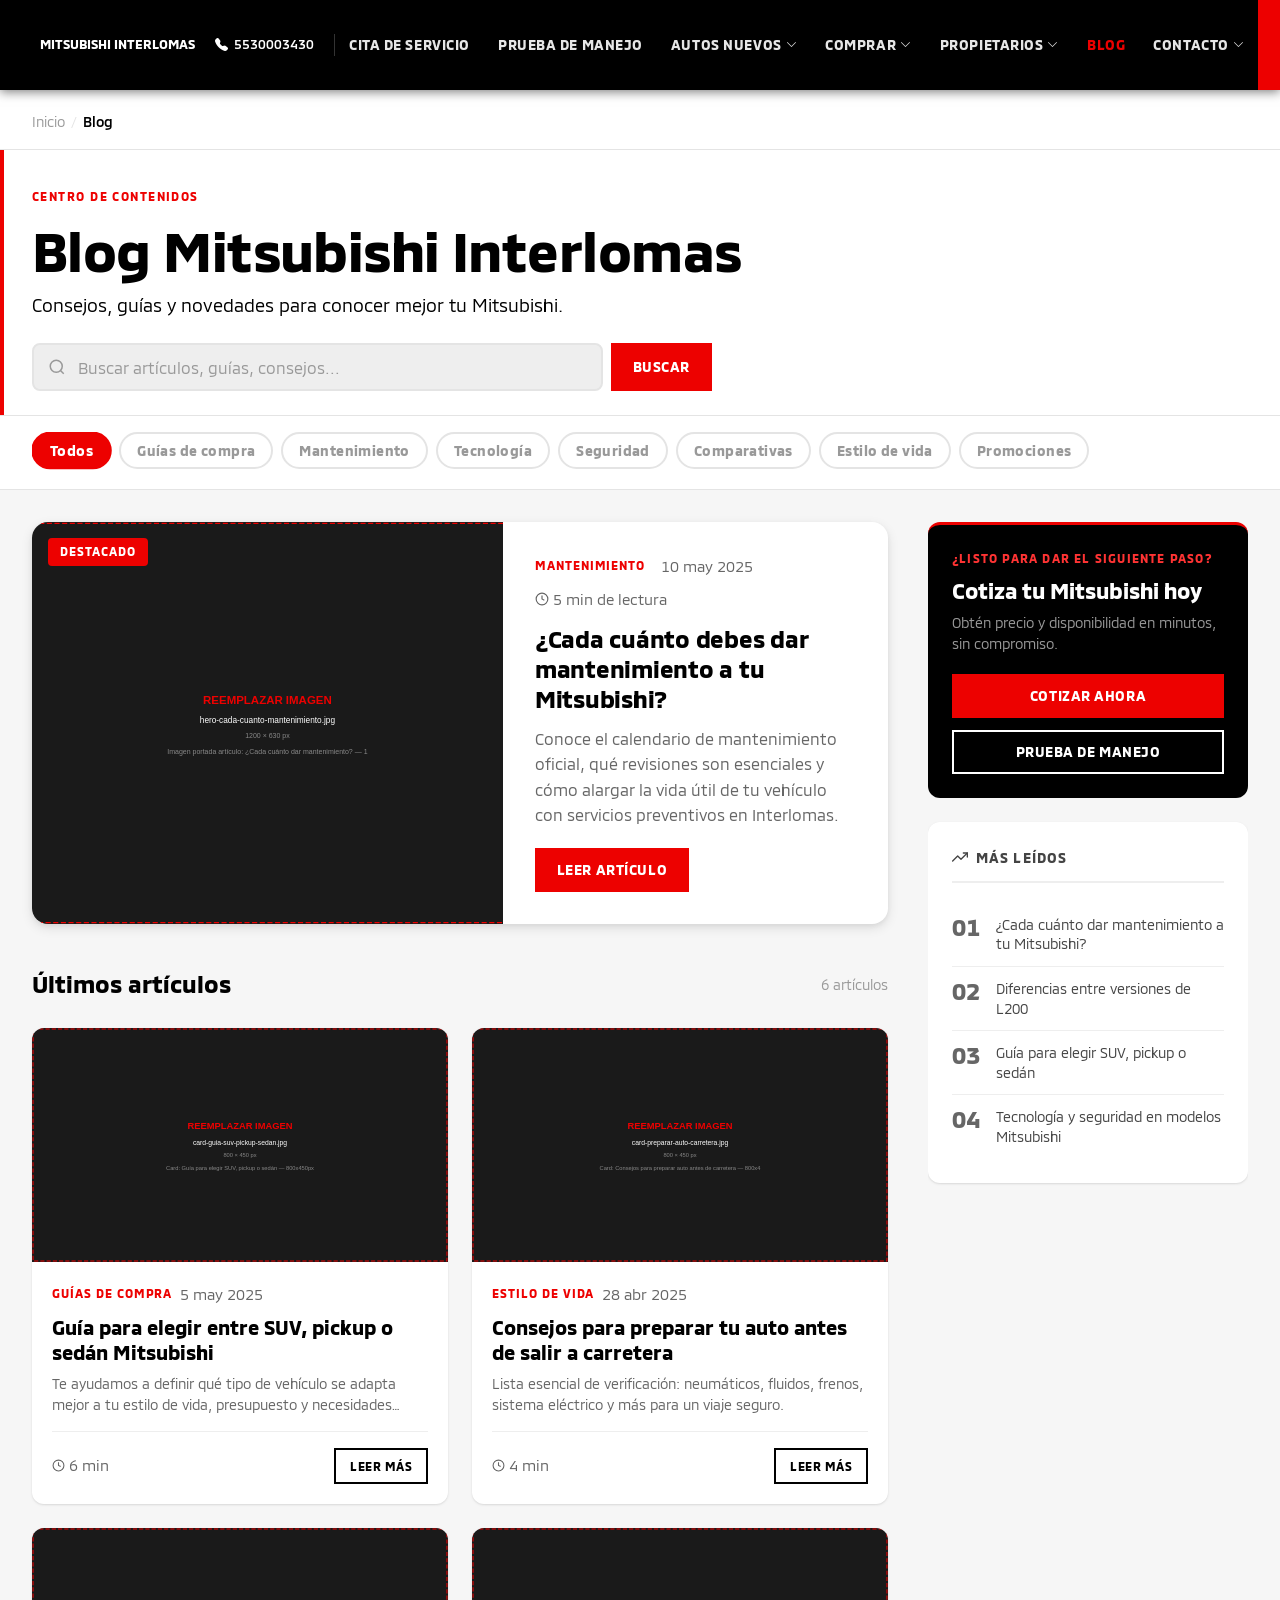
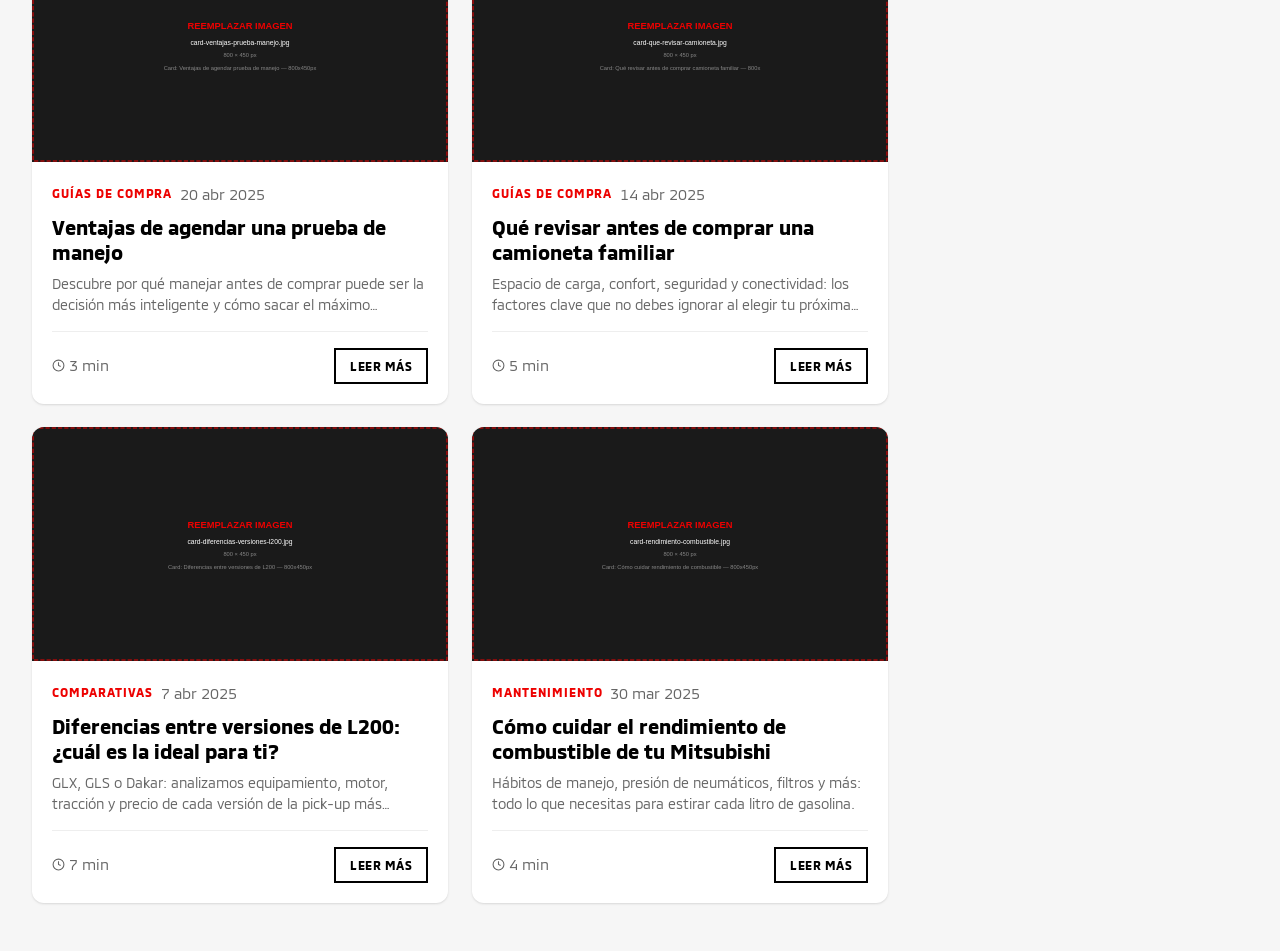
==== index.html @ c5111e6b "Add files via upload" ====
<!DOCTYPE html>
<html lang="es-MX">
<head>
  <meta charset="UTF-8">
  <meta name="viewport" content="width=device-width, initial-scale=1.0">

  <title>Blog Mitsubishi Interlomas | Consejos, Guías y Novedades</title>
  <meta name="description" content="Consejos, guías y novedades para conocer mejor tu Mitsubishi. Mantenimiento, tecnología, guías de compra y más para distribuidora Interlomas.">
  <meta name="robots" content="index, follow">
  <link rel="canonical" href="https://www.mitsubishi-interlomas.mx/blog">

  <meta property="og:type" content="website">
  <meta property="og:title" content="Blog Mitsubishi Interlomas | Consejos, Guías y Novedades">
  <meta property="og:description" content="Consejos, guías y novedades para conocer mejor tu Mitsubishi.">
  <meta property="og:url" content="https://www.mitsubishi-interlomas.mx/blog">
  <meta property="og:image" content="https://www.mitsubishi-interlomas.mx/assets/images/blog/og-blog.jpg">
  <meta property="og:site_name" content="Mitsubishi Interlomas">

  <meta name="twitter:card" content="summary_large_image">
  <meta name="twitter:title" content="Blog Mitsubishi Interlomas">
  <meta name="twitter:description" content="Consejos, guías y novedades para conocer mejor tu Mitsubishi.">

  <script type="application/ld+json">
  {
    "@context": "https://schema.org",
    "@type": "BreadcrumbList",
    "itemListElement": [
      { "@type": "ListItem", "position": 1, "name": "Inicio", "item": "https://www.mitsubishi-interlomas.mx/" },
      { "@type": "ListItem", "position": 2, "name": "Blog", "item": "https://www.mitsubishi-interlomas.mx/blog" }
    ]
  }
  </script>

  <!-- Fuente MMCOFFICE — cargada vía @font-face en blog.css
       Archivos: MMCOFFICE-Regular.ttf, MMCOFFICE-Medium.ttf, MMCOFFICE-Bold.ttf
       En producción, colocar los .ttf en /fonts/ y ajustar las rutas url() del CSS -->
  <!-- Bootstrap Icons (solo iconos, sin JS de Bootstrap) -->
  <link rel="stylesheet" href="https://cdn.jsdelivr.net/npm/bootstrap-icons@1.11.3/font/bootstrap-icons.min.css">

  <style>
    /* ══════════════════════════════════════════════════════════
       HEADER DE PRODUCCIÓN — CSS puro, sin Bootstrap JS
       ══════════════════════════════════════════════════════════ */
    :root {
      --mitsubishi-black: #000000;
      --mitsubishi-red:   #ED0000;
      --header-height:    90px;
    }

    body { padding-top: var(--header-height); }

    /* Wrapper fijo */
    .header-wrapper {
      position: fixed;
      top: 0; left: 0; right: 0;
      z-index: 1000;
      background: var(--mitsubishi-black);
      height: var(--header-height);
      box-shadow: 0 2px 10px rgba(0,0,0,.5);
    }

    /* Nav container */
    .navbar-mitsubishi {
      height: 100%;
      background: var(--mitsubishi-black);
    }
    .nav-inner {
      display: flex;
      align-items: center;
      height: var(--header-height);
      width: 100%;
    }

    /* ── IZQUIERDA ── */
    .nav-left {
      display: flex;
      align-items: center;
      flex-shrink: 0;
    }
    .navbar-brand {
      display: flex;
      align-items: center;
      padding: 0 0 0 20px;
      height: var(--header-height);
    }
    .mobile-distributor {
      display: none;
    }
    .navbar-brand-img {
      height: 55px;
      width: auto;
    }
    .agency-info {
      display: flex;
      align-items: center;
      gap: 20px;
      margin-left: 20px;
      padding-right: 20px;
      border-right: 1px solid #333;
    }
    .agency-distributor {
      font-family: 'MMCOFFICE', sans-serif;
      font-weight: 700;
      font-size: 13px;
      color: #fff;
      text-decoration: none;
      white-space: nowrap;
    }
    .agency-distributor:hover { text-decoration: underline; color: #fff; }
    .agency-phone {
      font-family: 'MMCOFFICE', sans-serif;
      font-weight: 500;
      font-size: 13px;
      color: #fff;
      text-decoration: none;
      display: flex;
      align-items: center;
      gap: 6px;
      white-space: nowrap;
      transition: color .2s;
    }
    .agency-phone:hover { color: var(--mitsubishi-red); }

    /* ── DERECHA DESKTOP ── */
    .nav-right {
      display: flex;
      align-items: center;
      margin-left: auto;
      height: 100%;
    }
    .nav-links {
      display: flex;
      align-items: center;
      list-style: none;
      margin: 0;
      padding: 0;
      height: 100%;
    }
    .nav-links li {
      height: 100%;
      display: flex;
      align-items: center;
    }
    .nav-link {
      font-family: 'MMCOFFICE', sans-serif;
      font-size: 14px;
      font-weight: 600;
      text-transform: uppercase;
      letter-spacing: .04em;
      color: rgba(255,255,255,.9);
      text-decoration: none;
      padding: 0 14px;
      height: 100%;
      display: flex;
      align-items: center;
      white-space: nowrap;
      transition: color .2s;
    }
    .nav-link:hover { color: var(--mitsubishi-red); }
    /* nav-cita: mismo color que el resto del nav */

    /* Search button rojo cuadrado */
    .nav-search-btn {
      background: var(--mitsubishi-red);
      border: none;
      cursor: pointer;
      width: 90px;
      height: var(--header-height);
      display: flex;
      align-items: center;
      justify-content: center;
      color: #fff;
      font-size: 1.3rem;
      flex-shrink: 0;
      transition: background .2s;
      margin: 0;
      padding: 0;
    }
    .nav-search-btn:hover { background: #ffffff; color: #000000; }
    .nav-search-btn:hover i { color: #000000; }

    /* ── MOBILE — ocultar desktop nav ── */
    .nav-mobile-right { display: none; }
    /* Mobile menu siempre oculto por defecto */
    .nav-mobile-menu { display: none; }

    @media (max-width: 1199px) {
      :root { --header-height: 60px; }
      body { padding-top: 60px; }

      /* Ocultar elementos de desktop */
      .nav-right    { display: none; }
      .agency-info  { display: none; }
      .navbar-brand {
        padding-left: 12px;
        display: flex;
        flex-direction: column;
        align-items: flex-start;
        justify-content: center;
        height: 100%;
      }
      .navbar-brand-img {
        height: 28px;
        width: auto;
      }
      .mobile-distributor {
        display: block;
        font-family: 'MMCOFFICE', sans-serif;
        font-weight: 700;
        font-size: 8.5px;
        color: #fff;
        text-transform: uppercase;
        letter-spacing: .02em;
        margin-top: 4px;
        line-height: 1;
      }

      /* Mostrar controles mobile */
      .nav-mobile-right {
        display: flex;
        align-items: center;
        gap: 12px;
        margin-left: auto;
        padding-right: 12px;
      }
      .nav-mobile-icon {
        background: none;
        border: none;
        color: #fff;
        font-size: 1.3rem;
        cursor: pointer;
        display: flex;
        align-items: center;
        justify-content: center;
        width: 40px;
        height: 40px;
        text-decoration: none;
        transition: color .2s;
      }
      .nav-mobile-icon:hover { color: var(--mitsubishi-red); }

      /* ── MENÚ MOBILE MODERNO ── */
      .nav-mobile-menu {
        position: fixed;
        top: 60px;
        left: 0; right: 0;
        bottom: 0;
        background: #111111;
        z-index: 998;
        overflow-y: auto;
        transform: translateX(-100%);
        transition: transform 0.3s cubic-bezier(.4,0,.2,1);
      }
      .nav-mobile-menu.is-open {
        display: block;
        transform: translateX(0);
      }
      .nav-mobile-links {
        list-style: none;
        margin: 0;
        padding: 8px 0 0;
      }
      .nav-mobile-links li {
        border-bottom: 1px solid rgba(255,255,255,.06);
      }
      .nav-mobile-link {
        display: flex;
        align-items: center;
        gap: 14px;
        font-family: 'MMCOFFICE', sans-serif;
        font-size: 15px;
        font-weight: 600;
        text-transform: uppercase;
        letter-spacing: .04em;
        color: rgba(255,255,255,.9);
        text-decoration: none;
        padding: 16px 20px;
        transition: background .15s, color .15s;
      }
      .nav-mobile-link:hover {
        background: rgba(255,255,255,.05);
        color: #ffffff;
      }
      .nav-mobile-link--active {
        color: var(--mitsubishi-red) !important;
      }
      .nav-mobile-icon-wrap {
        width: 36px; height: 36px;
        border-radius: 8px;
        background: rgba(255,255,255,.08);
        display: flex; align-items: center; justify-content: center;
        font-size: 16px;
        color: rgba(255,255,255,.8);
        flex-shrink: 0;
        transition: background .15s;
      }
      .nav-mobile-icon-wrap--active {
        background: rgba(237,0,0,.15);
        color: var(--mitsubishi-red);
      }
      .nav-mobile-link:hover .nav-mobile-icon-wrap {
        background: rgba(255,255,255,.12);
      }
      .nav-mobile-arrow {
        margin-left: auto;
        font-size: 12px;
        color: rgba(255,255,255,.3);
      }
      .nav-mobile-footer {
        padding: 20px;
        border-top: 1px solid rgba(255,255,255,.08);
        margin-top: 8px;
      }
      .nav-mobile-footer-link {
        display: flex;
        align-items: center;
        gap: 10px;
        color: rgba(255,255,255,.6);
        font-family: 'MMCOFFICE', sans-serif;
        font-size: 14px;
        font-weight: 500;
        text-decoration: none;
        transition: color .2s;
      }
      .nav-mobile-footer-link:hover { color: var(--mitsubishi-red); }
    }
    /* Blog activo — rojo en desktop y mobile */
    .nav-link--active {
      color: var(--mitsubishi-red) !important;
      font-weight: 700;
    }
    .nav-link--active:hover { color: #ff2222 !important; }
    .nav-mobile-link--active { color: var(--mitsubishi-red) !important; }

    .nav-chevron {
      font-size: 11px;
      margin-left: 4px;
      vertical-align: middle;
      opacity: 1;
      font-weight: 900;
    }
    /* ══ FIN HEADER ══════════════════════════════════════════════ */
  </style>


    <link rel="stylesheet" href="css/blog.css">
</head>
<body class="blog-page">

  <!-- ============================================================
       HEADER DE PRODUCCIÓN — Mitsubishi Interlomas
       ============================================================ -->
  <div class="header-wrapper">
    <nav class="navbar-mitsubishi" role="navigation" aria-label="Navegación principal">
      <div class="nav-inner">

        <!-- IZQUIERDA: Logo + Agencia -->
        <div class="nav-left">
          <a class="navbar-brand" href="javascript:void(0)">
            <img src="https://www.mitsubishi-interlomas.mx/assets/images/mitshubishi-brand-logo.svg"
              alt="Mitsubishi Logo Oficial" class="navbar-brand-img"
              onerror="this.onerror=null;this.src='';this.style.display='none';">
            <span class="mobile-distributor">MITSUBISHI INTERLOMAS</span>
          </a>
          <div class="agency-info">
            <a href="javascript:void(0)" class="agency-distributor">MITSUBISHI INTERLOMAS</a>
            <a href="tel:5530003430" class="agency-phone">
              <i class="bi bi-telephone-fill"></i> 5530003430
            </a>
          </div>
        </div>

        <!-- DERECHA DESKTOP: Nav links + Search -->
        <div class="nav-right" id="navDesktop">
          <ul class="nav-links">
            <li><a href="javascript:void(0)" class="nav-link">Cita de Servicio</a></li>
            <li><a href="javascript:void(0)" class="nav-link">Prueba de Manejo</a></li>
            <li><a href="javascript:void(0)" class="nav-link nav-has-dropdown">Autos Nuevos <i class="bi bi-chevron-down nav-chevron"></i></a></li>
            <li><a href="javascript:void(0)" class="nav-link nav-has-dropdown">Comprar <i class="bi bi-chevron-down nav-chevron"></i></a></li>
            <li><a href="javascript:void(0)" class="nav-link nav-has-dropdown">Propietarios <i class="bi bi-chevron-down nav-chevron"></i></a></li>
            <li><a href="index.html" class="nav-link nav-link--active">Blog</a></li>
            <li><a href="javascript:void(0)" class="nav-link nav-has-dropdown">Contacto <i class="bi bi-chevron-down nav-chevron"></i></a></li>
          </ul>
          <button class="nav-search-btn" aria-label="Buscar">
            <i class="bi bi-search"></i>
          </button>
        </div>

        <!-- MOBILE: iconos + hamburguesa -->
        <div class="nav-mobile-right">
          <a href="tel:5530003430" class="nav-mobile-icon" aria-label="Llamar">
            <i class="bi bi-telephone-fill"></i>
          </a>
          <a href="javascript:void(0)" class="nav-mobile-icon" aria-label="Buscar">
            <i class="bi bi-search"></i>
          </a>
          <button class="nav-mobile-icon" style="cursor: default; pointer-events: none;" aria-label="Menú">
            <i class="bi bi-list"></i>
          </button>
        </div>

      </div>
    </nav>
  </div>
  <!-- FIN HEADER -->

  <!-- ============================================================
       INICIO SECCIÓN BLOG — /blog
       ============================================================ -->
  <main id="main-content" class="blog-main">

    <!-- BREADCRUMB -->
    <nav class="breadcrumb" aria-label="Ruta de navegación">
      <div class="container">
        <ol class="breadcrumb__list" itemscope itemtype="https://schema.org/BreadcrumbList">
          <li class="breadcrumb__item" itemprop="itemListElement" itemscope itemtype="https://schema.org/ListItem">
            <a href="javascript:void(0)" class="breadcrumb__link" itemprop="item"><span itemprop="name">Inicio</span></a>
            <meta itemprop="position" content="1">
          </li>
          <li class="breadcrumb__separator" aria-hidden="true">/</li>
          <li class="breadcrumb__item breadcrumb__item--current" itemprop="itemListElement" itemscope itemtype="https://schema.org/ListItem">
            <span itemprop="name">Blog</span>
            <meta itemprop="position" content="2">
          </li>
        </ol>
      </div>
    </nav>

    <!-- BLOG HERO -->
    <section class="blog-hero" aria-labelledby="blog-hero-title">
      <div class="container">
        <div class="blog-hero__content">
          <span class="blog-hero__label">Centro de Contenidos</span>
          <h1 class="blog-hero__title" id="blog-hero-title">Blog Mitsubishi Interlomas</h1>
          <p class="blog-hero__desc">Consejos, guías y novedades para conocer mejor tu Mitsubishi.</p>

          <!-- BÚSQUEDA — type="text" para evitar la X nativa del navegador -->
          <div class="blog-search" role="search" aria-label="Buscar artículos">
            <form class="blog-search__form" id="blogSearchForm" action="/blog/buscar" method="GET" novalidate>
              <label for="searchInput" class="sr-only">Buscar artículos</label>
              <div class="blog-search__field">
                <svg class="blog-search__icon" width="18" height="18" viewBox="0 0 24 24" fill="none" stroke="currentColor" stroke-width="2" aria-hidden="true">
                  <circle cx="11" cy="11" r="8"/><path d="m21 21-4.35-4.35"/>
                </svg>
                <input
                  type="text"
                  id="searchInput"
                  name="q"
                  class="blog-search__input"
                  placeholder="Buscar artículos, guías, consejos..."
                  autocomplete="off"
                  aria-label="Término de búsqueda"
                  maxlength="100">
                <!-- Un solo botón limpiar controlado por JS -->
                <button type="button" class="blog-search__clear" id="searchClear" aria-label="Limpiar búsqueda" hidden>
                  <svg width="16" height="16" viewBox="0 0 24 24" fill="none" stroke="currentColor" stroke-width="2.5" aria-hidden="true">
                    <path d="M18 6 6 18M6 6l12 12"/>
                  </svg>
                </button>
              </div>
              <button type="submit" class="btn btn--primary blog-search__submit">Buscar</button>
            </form>
          </div>
        </div>
      </div>
    </section>

    <!-- CATEGORÍAS -->
    <section class="category-section" aria-label="Filtrar por categoría">
      <div class="container">
        <div class="category-chips" id="categoryChips" role="list" aria-label="Categorías del blog">
          <button class="category-chip category-chip--active" data-category="todos" role="listitem" aria-pressed="true">Todos</button>
          <button class="category-chip" data-category="guias-de-compra" role="listitem" aria-pressed="false">Guías de compra</button>
          <button class="category-chip" data-category="mantenimiento" role="listitem" aria-pressed="false">Mantenimiento</button>
          <button class="category-chip" data-category="tecnologia" role="listitem" aria-pressed="false">Tecnología</button>
          <button class="category-chip" data-category="seguridad" role="listitem" aria-pressed="false">Seguridad</button>
          <button class="category-chip" data-category="comparativas" role="listitem" aria-pressed="false">Comparativas</button>
          <button class="category-chip" data-category="estilo-de-vida" role="listitem" aria-pressed="false">Estilo de vida</button>
          <button class="category-chip" data-category="promociones" role="listitem" aria-pressed="false">Promociones</button>
        </div>
      </div>
    </section>

    <!-- CONTENIDO PRINCIPAL + SIDEBAR -->
    <section class="blog-content-area">
      <div class="container">
        <div class="blog-layout">

          <!-- COLUMNA PRINCIPAL -->
          <div class="blog-main-col">

            <!-- NOTA DESTACADA -->
            <article class="featured-article" id="featuredArticle" aria-label="Artículo destacado">
              <a href="pages/detalle.html" class="featured-article__media-link" tabindex="-1" aria-hidden="true">
                <div class="featured-article__image-wrap">
                  <img
                    src="assets/images/blog/hero-cada-cuanto-mantenimiento.svg"
                    alt="Mecánico revisando el motor de un vehículo Mitsubishi en taller autorizado"
                    class="featured-article__image"
                    width="1200" height="630"
                    loading="eager" fetchpriority="high">
                  <span class="featured-article__badge">Destacado</span>
                </div>
              </a>
              <div class="featured-article__body">
                <div class="article-meta">
                  <a href="javascript:void(0)" class="article-meta__category article-meta__category--mantenimiento">Mantenimiento</a>
                  <time class="article-meta__date" datetime="2025-05-10">10 may 2025</time>
                  <span class="article-meta__read-time">
                    <svg width="14" height="14" viewBox="0 0 24 24" fill="none" stroke="currentColor" stroke-width="2" aria-hidden="true"><circle cx="12" cy="12" r="10"/><path d="M12 6v6l4 2"/></svg>
                    5 min de lectura
                  </span>
                </div>
                <h2 class="featured-article__title">
                  <a href="pages/detalle.html">¿Cada cuánto debes dar mantenimiento a tu Mitsubishi?</a>
                </h2>
                <p class="featured-article__excerpt">Conoce el calendario de mantenimiento oficial, qué revisiones son esenciales y cómo alargar la vida útil de tu vehículo con servicios preventivos en Interlomas.</p>
                <a href="pages/detalle.html" class="btn btn--primary featured-article__cta">
                  Leer artículo
                </a>
              </div>
            </article>

            <!-- GRID DE ARTÍCULOS — 6 artículos, 3 cols × 2 filas en desktop -->
            <div class="articles-section">
              <div class="articles-section__header">
                <h2 class="articles-section__title" id="articlesTitle">Últimos artículos</h2>
                <div class="articles-section__count" id="articlesCount" aria-live="polite" aria-atomic="true">
                  <span id="articlesCountNum">6</span> artículos
                </div>
              </div>

              <div class="article-grid" id="articleGrid" role="list" aria-label="Listado de artículos">

                <!-- CARD 1 -->
                <article class="article-card" data-category="guias-de-compra" role="listitem">
                  <a href="javascript:void(0)" class="article-card__media-link" tabindex="-1" aria-hidden="true">
                    <div class="article-card__image-wrap">
                      <img src="assets/images/blog/card-guia-suv-pickup-sedan.svg"
                        alt="Comparación entre SUV, pickup y sedán Mitsubishi en carretera"
                        class="article-card__image" width="800" height="450" loading="lazy">
                    </div>
                  </a>
                  <div class="article-card__body">
                    <div class="article-meta article-meta--sm">
                      <a href="javascript:void(0)" class="article-meta__category article-meta__category--guias">Guías de compra</a>
                      <time class="article-meta__date" datetime="2025-05-05">5 may 2025</time>
                    </div>
                    <h3 class="article-card__title">
                      <a href="javascript:void(0)">Guía para elegir entre SUV, pickup o sedán Mitsubishi</a>
                    </h3>
                    <p class="article-card__excerpt">Te ayudamos a definir qué tipo de vehículo se adapta mejor a tu estilo de vida, presupuesto y necesidades cotidianas.</p>
                    <div class="article-card__footer">
                      <span class="article-meta__read-time">
                        <svg width="13" height="13" viewBox="0 0 24 24" fill="none" stroke="currentColor" stroke-width="2" aria-hidden="true"><circle cx="12" cy="12" r="10"/><path d="M12 6v6l4 2"/></svg>
                        6 min
                      </span>
                      <a href="javascript:void(0)" class="btn btn--secondary btn--sm article-card__cta" aria-label="Leer más: Guía para elegir entre SUV, pickup o sedán">Leer más</a>
                    </div>
                  </div>
                </article>

                <!-- CARD 2 -->
                <article class="article-card" data-category="estilo-de-vida" role="listitem">
                  <a href="javascript:void(0)" class="article-card__media-link" tabindex="-1" aria-hidden="true">
                    <div class="article-card__image-wrap">
                      <img src="assets/images/blog/card-preparar-auto-carretera.svg"
                        alt="Vista desde el interior de un auto en carretera al atardecer"
                        class="article-card__image" width="800" height="450" loading="lazy">
                    </div>
                  </a>
                  <div class="article-card__body">
                    <div class="article-meta article-meta--sm">
                      <a href="javascript:void(0)" class="article-meta__category article-meta__category--estilo">Estilo de vida</a>
                      <time class="article-meta__date" datetime="2025-04-28">28 abr 2025</time>
                    </div>
                    <h3 class="article-card__title">
                      <a href="javascript:void(0)">Consejos para preparar tu auto antes de salir a carretera</a>
                    </h3>
                    <p class="article-card__excerpt">Lista esencial de verificación: neumáticos, fluidos, frenos, sistema eléctrico y más para un viaje seguro.</p>
                    <div class="article-card__footer">
                      <span class="article-meta__read-time">
                        <svg width="13" height="13" viewBox="0 0 24 24" fill="none" stroke="currentColor" stroke-width="2" aria-hidden="true"><circle cx="12" cy="12" r="10"/><path d="M12 6v6l4 2"/></svg>
                        4 min
                      </span>
                      <a href="javascript:void(0)" class="btn btn--secondary btn--sm article-card__cta" aria-label="Leer más: Consejos para preparar tu auto antes de salir a carretera">Leer más</a>
                    </div>
                  </div>
                </article>

                <!-- CARD 3 -->
                <article class="article-card" data-category="guias-de-compra" role="listitem">
                  <a href="javascript:void(0)" class="article-card__media-link" tabindex="-1" aria-hidden="true">
                    <div class="article-card__image-wrap">
                      <img src="assets/images/blog/card-ventajas-prueba-manejo.svg"
                        alt="Persona manejando un vehículo durante una prueba de manejo en concesionaria Mitsubishi"
                        class="article-card__image" width="800" height="450" loading="lazy">
                    </div>
                  </a>
                  <div class="article-card__body">
                    <div class="article-meta article-meta--sm">
                      <a href="javascript:void(0)" class="article-meta__category article-meta__category--guias">Guías de compra</a>
                      <time class="article-meta__date" datetime="2025-04-20">20 abr 2025</time>
                    </div>
                    <h3 class="article-card__title">
                      <a href="javascript:void(0)">Ventajas de agendar una prueba de manejo</a>
                    </h3>
                    <p class="article-card__excerpt">Descubre por qué manejar antes de comprar puede ser la decisión más inteligente y cómo sacar el máximo provecho de tu prueba.</p>
                    <div class="article-card__footer">
                      <span class="article-meta__read-time">
                        <svg width="13" height="13" viewBox="0 0 24 24" fill="none" stroke="currentColor" stroke-width="2" aria-hidden="true"><circle cx="12" cy="12" r="10"/><path d="M12 6v6l4 2"/></svg>
                        3 min
                      </span>
                      <a href="javascript:void(0)" class="btn btn--secondary btn--sm article-card__cta" aria-label="Leer más: Ventajas de agendar una prueba de manejo">Leer más</a>
                    </div>
                  </div>
                </article>

                <!-- CARD 4 -->
                <article class="article-card" data-category="guias-de-compra" role="listitem">
                  <a href="javascript:void(0)" class="article-card__media-link" tabindex="-1" aria-hidden="true">
                    <div class="article-card__image-wrap">
                      <img src="assets/images/blog/card-que-revisar-camioneta.svg"
                        alt="Familia revisando una camioneta Mitsubishi antes de comprarla"
                        class="article-card__image" width="800" height="450" loading="lazy">
                    </div>
                  </a>
                  <div class="article-card__body">
                    <div class="article-meta article-meta--sm">
                      <a href="javascript:void(0)" class="article-meta__category article-meta__category--guias">Guías de compra</a>
                      <time class="article-meta__date" datetime="2025-04-14">14 abr 2025</time>
                    </div>
                    <h3 class="article-card__title">
                      <a href="javascript:void(0)">Qué revisar antes de comprar una camioneta familiar</a>
                    </h3>
                    <p class="article-card__excerpt">Espacio de carga, confort, seguridad y conectividad: los factores clave que no debes ignorar al elegir tu próxima camioneta.</p>
                    <div class="article-card__footer">
                      <span class="article-meta__read-time">
                        <svg width="13" height="13" viewBox="0 0 24 24" fill="none" stroke="currentColor" stroke-width="2" aria-hidden="true"><circle cx="12" cy="12" r="10"/><path d="M12 6v6l4 2"/></svg>
                        5 min
                      </span>
                      <a href="javascript:void(0)" class="btn btn--secondary btn--sm article-card__cta" aria-label="Leer más: Qué revisar antes de comprar una camioneta familiar">Leer más</a>
                    </div>
                  </div>
                </article>

                <!-- CARD 5 -->
                <article class="article-card" data-category="comparativas" role="listitem">
                  <a href="javascript:void(0)" class="article-card__media-link" tabindex="-1" aria-hidden="true">
                    <div class="article-card__image-wrap">
                      <img src="assets/images/blog/card-diferencias-versiones-l200.svg"
                        alt="Mitsubishi L200 en diferentes versiones sobre terreno mixto"
                        class="article-card__image" width="800" height="450" loading="lazy">
                    </div>
                  </a>
                  <div class="article-card__body">
                    <div class="article-meta article-meta--sm">
                      <a href="javascript:void(0)" class="article-meta__category article-meta__category--comparativas">Comparativas</a>
                      <time class="article-meta__date" datetime="2025-04-07">7 abr 2025</time>
                    </div>
                    <h3 class="article-card__title">
                      <a href="javascript:void(0)">Diferencias entre versiones de L200: ¿cuál es la ideal para ti?</a>
                    </h3>
                    <p class="article-card__excerpt">GLX, GLS o Dakar: analizamos equipamiento, motor, tracción y precio de cada versión de la pick-up más vendida de Mitsubishi.</p>
                    <div class="article-card__footer">
                      <span class="article-meta__read-time">
                        <svg width="13" height="13" viewBox="0 0 24 24" fill="none" stroke="currentColor" stroke-width="2" aria-hidden="true"><circle cx="12" cy="12" r="10"/><path d="M12 6v6l4 2"/></svg>
                        7 min
                      </span>
                      <a href="javascript:void(0)" class="btn btn--secondary btn--sm article-card__cta" aria-label="Leer más: Diferencias entre versiones de L200">Leer más</a>
                    </div>
                  </div>
                </article>

                <!-- CARD 6 -->
                <article class="article-card" data-category="mantenimiento" role="listitem">
                  <a href="javascript:void(0)" class="article-card__media-link" tabindex="-1" aria-hidden="true">
                    <div class="article-card__image-wrap">
                      <img src="assets/images/blog/card-rendimiento-combustible.svg"
                        alt="Indicador de combustible en tablero de vehículo Mitsubishi"
                        class="article-card__image" width="800" height="450" loading="lazy">
                    </div>
                  </a>
                  <div class="article-card__body">
                    <div class="article-meta article-meta--sm">
                      <a href="javascript:void(0)" class="article-meta__category article-meta__category--mantenimiento">Mantenimiento</a>
                      <time class="article-meta__date" datetime="2025-03-30">30 mar 2025</time>
                    </div>
                    <h3 class="article-card__title">
                      <a href="javascript:void(0)">Cómo cuidar el rendimiento de combustible de tu Mitsubishi</a>
                    </h3>
                    <p class="article-card__excerpt">Hábitos de manejo, presión de neumáticos, filtros y más: todo lo que necesitas para estirar cada litro de gasolina.</p>
                    <div class="article-card__footer">
                      <span class="article-meta__read-time">
                        <svg width="13" height="13" viewBox="0 0 24 24" fill="none" stroke="currentColor" stroke-width="2" aria-hidden="true"><circle cx="12" cy="12" r="10"/><path d="M12 6v6l4 2"/></svg>
                        4 min
                      </span>
                      <a href="javascript:void(0)" class="btn btn--secondary btn--sm article-card__cta" aria-label="Leer más: Cómo cuidar el rendimiento de combustible">Leer más</a>
                    </div>
                  </div>
                </article>

              </div><!-- /.article-grid -->

              <!-- Estado vacío -->
              <div class="empty-state" id="emptyState" hidden aria-live="polite">
                <div class="empty-state__icon" aria-hidden="true">
                  <svg width="56" height="56" viewBox="0 0 24 24" fill="none" stroke="currentColor" stroke-width="1.5"><circle cx="11" cy="11" r="8"/><path d="m21 21-4.35-4.35"/></svg>
                </div>
                <h3 class="empty-state__title">Sin resultados</h3>
                <p class="empty-state__desc">No encontramos artículos que coincidan con "<span id="emptyStateQuery"></span>". Intenta con otros términos o explora por categoría.</p>
                <button type="button" class="btn btn--primary" id="clearFiltersBtn">Ver todos los artículos</button>
              </div>

              <!-- Cargar más -->
              <div class="pagination" id="paginationArea" style="display:none;">
                <button type="button" class="btn btn--secondary btn--lg" id="loadMoreBtn" aria-label="Cargar más artículos">
                  Cargar más artículos
                  <svg width="16" height="16" viewBox="0 0 24 24" fill="none" stroke="currentColor" stroke-width="2" aria-hidden="true"><path d="M6 9l6 6 6-6"/></svg>
                </button>
              </div>
            </div><!-- /.articles-section -->

          </div><!-- /.blog-main-col -->

          <!-- SIDEBAR -->
          <aside class="blog-sidebar" aria-label="Contenido adicional">

            <!-- CTA Cotizar -->
            <div class="sidebar-cta sidebar-cta--primary">
              <div class="sidebar-cta__eyebrow">¿Listo para dar el siguiente paso?</div>
              <h3 class="sidebar-cta__title">Cotiza tu Mitsubishi hoy</h3>
              <p class="sidebar-cta__desc">Obtén precio y disponibilidad en minutos, sin compromiso.</p>
              <a href="javascript:void(0)" class="btn btn--primary-on-dark btn--full sidebar-cta__btn">
                Cotizar ahora
              </a>
              <a href="javascript:void(0)" class="btn btn--outline-white btn--full sidebar-cta__btn-sec">Prueba de manejo</a>
            </div>

            <!-- Artículos más leídos -->
            <div class="sidebar-widget" id="popularArticles">
              <h3 class="sidebar-widget__title">
                <svg width="16" height="16" viewBox="0 0 24 24" fill="none" stroke="currentColor" stroke-width="2" stroke-linecap="round" stroke-linejoin="round" aria-hidden="true"><polyline points="23 6 13.5 15.5 8.5 10.5 1 18"/><polyline points="17 6 23 6 23 12"/></svg>
                Más leídos
              </h3>
              <ol class="popular-list" aria-label="Artículos más leídos">
                <li class="popular-list__item">
                  <a href="pages/detalle.html" class="popular-list__link">
                    <span class="popular-list__num" aria-hidden="true">01</span>
                    <span class="popular-list__text">¿Cada cuánto dar mantenimiento a tu Mitsubishi?</span>
                  </a>
                </li>
                <li class="popular-list__item">
                  <a href="javascript:void(0)" class="popular-list__link">
                    <span class="popular-list__num" aria-hidden="true">02</span>
                    <span class="popular-list__text">Diferencias entre versiones de L200</span>
                  </a>
                </li>
                <li class="popular-list__item">
                  <a href="javascript:void(0)" class="popular-list__link">
                    <span class="popular-list__num" aria-hidden="true">03</span>
                    <span class="popular-list__text">Guía para elegir SUV, pickup o sedán</span>
                  </a>
                </li>
                <li class="popular-list__item">
                  <a href="javascript:void(0)" class="popular-list__link">
                    <span class="popular-list__num" aria-hidden="true">04</span>
                    <span class="popular-list__text">Tecnología y seguridad en modelos Mitsubishi</span>
                  </a>
                </li>
              </ol>
            </div>

            <!-- MODELOS RELACIONADOS — ELIMINADO POR SOLICITUD -->
            <!--
            <div class="sidebar-widget sidebar-widget--models" id="relatedModels">
              [Bloque de modelos — no mostrar en listado]
            </div>
            -->

          </aside><!-- /.blog-sidebar -->

        </div><!-- /.blog-layout -->
      </div><!-- /.container -->
    </section>

    <!-- CTA STRIP INFERIOR — ELIMINADO POR SOLICITUD -->
    <!--
    <section class="blog-cta-strip">
      [Cita de Servicio / Visítanos / Promociones — no mostrar]
    </section>
    -->

  </main>
  <!-- ============================================================
       FIN SECCIÓN BLOG
       ============================================================ -->

  <!-- ============================================================
       FOOTER DEL MICROSITIO — INTEGRAR EN PRODUCCIÓN
       En .NET Razor: @Html.Partial("_Footer")
       ============================================================ -->
  <!--
  <footer>
    [FOOTER EXISTENTE DEL MICROSITIO — SE INYECTA AQUÍ]
  </footer>
  -->

  <script src="js/blog.js"></script>
</body>
</html>
---- css/blog.css ----
/*
 * ============================================================
 * BLOG MITSUBISHI INTERLOMAS — blog.css
 * Mobile-first. Sin frameworks. Integración .NET/Razor.
 *
 * Tipografía: MMCOFFICE (Regular 400 · Medium 500 · Bold 700)
 * Archivos requeridos en la misma ruta que este CSS:
 *   MMCOFFICE-Regular.ttf  /  MMCOFFICE-Medium.ttf  /  MMCOFFICE-Bold.ttf
 *
 * En .NET: <link rel="stylesheet" href="~/css/blog.css">
 * Bundling Razor: bundles.Add(new StyleBundle("~/bundles/blog").Include("~/Content/blog.css"))
 * ============================================================
 */

/* ── 0. FUENTE MMCOFFICE @font-face ─────────────────────────── */

/* Regular — 400 */
@font-face {
  font-family: 'MMCOFFICE';
  src: url('../assets/fonts/MMCOFFICE-Regular.ttf') format('truetype');
  font-weight: 400;
  font-style: normal;
  font-display: swap;
}

/* Medium — 500 */
@font-face {
  font-family: 'MMCOFFICE';
  src: url('../assets/fonts/MMCOFFICE-Medium.ttf') format('truetype');
  font-weight: 500;
  font-style: normal;
  font-display: swap;
}

/* Bold — 600/700/800 (mismo archivo, el navegador no sintetiza hacia arriba) */
@font-face {
  font-family: 'MMCOFFICE';
  src: url('../assets/fonts/MMCOFFICE-Bold.ttf') format('truetype');
  font-weight: 600;
  font-style: normal;
  font-display: swap;
}
@font-face {
  font-family: 'MMCOFFICE';
  src: url('../assets/fonts/MMCOFFICE-Bold.ttf') format('truetype');
  font-weight: 700;
  font-style: normal;
  font-display: swap;
}
@font-face {
  font-family: 'MMCOFFICE';
  src: url('../assets/fonts/MMCOFFICE-Bold.ttf') format('truetype');
  font-weight: 800;
  font-style: normal;
  font-display: swap;
}

/* ── 1. RESET MÍNIMO ────────────────────────────────────────── */
*,
*::before,
*::after {
  box-sizing: border-box;
  margin: 0;
  padding: 0;
}

/* ── 2. VARIABLES CSS (identidad Mitsubishi) ────────────────── */
:root {
  /* Colores primarios */
  --color-red:          #ed0100;
  --color-red-dark:     #c50000;
  --color-red-light:    #ff3333;
  --color-red-bg:       #fff5f5;

  /* Neutros */
  --color-black:        #000000;
  --color-gray-900:     #000000;
  --color-gray-800:     #000000;
  --color-gray-700:     #444444;
  --color-gray-600:     #999999;
  --color-gray-500:     #999999;
  --color-gray-400:     #999999;
  --color-gray-300:     #e4e4e4;
  --color-gray-200:     #e4e4e4;
  --color-gray-100:     #eeeeee;
  --color-bg:           #f6f6f6;
  --color-white:        #ffffff;

  /* Categorías — color de acento por categoría */
  --cat-mantenimiento:  #ed0100;
  --cat-guias:          #0066cc;
  --cat-tecnologia:     #007a5e;
  --cat-seguridad:      #e07000;
  --cat-comparativas:   #5b21b6;
  --cat-estilo:         #b5256a;
  --cat-promociones:    #ed0100;

  /* Tipografía — MMCOFFICE en todos los pesos */
  --font-display:       'MMCOFFICE', sans-serif;
  --font-body:          'MMCOFFICE', sans-serif;

  /* Escala tipográfica */
  --text-xs:            0.75rem;   /* 12px */
  --text-sm:            0.875rem;  /* 14px */
  --text-base:          1rem;      /* 16px */
  --text-md:            1.125rem;  /* 18px */
  --text-lg:            1.25rem;   /* 20px */
  --text-xl:            1.5rem;    /* 24px */
  --text-2xl:           1.875rem;  /* 30px */
  --text-3xl:           2.25rem;   /* 36px */
  --text-4xl:           3rem;      /* 48px */

  /* Espaciado base 8px */
  --space-1:  0.25rem;   /* 4px */
  --space-2:  0.5rem;    /* 8px */
  --space-3:  0.75rem;   /* 12px */
  --space-4:  1rem;      /* 16px */
  --space-5:  1.25rem;   /* 20px */
  --space-6:  1.5rem;    /* 24px */
  --space-8:  2rem;      /* 32px */
  --space-10: 2.5rem;    /* 40px */
  --space-12: 3rem;      /* 48px */
  --space-16: 4rem;      /* 64px */
  --space-20: 5rem;      /* 80px */

  /* Layout */
  --container-max:      1280px;
  --container-pad:      1rem;
  --sidebar-width:      300px;
  --gap-grid:           1.5rem;

  /* Radios */
  --radius-sm:    4px;
  --radius-md:    8px;
  --radius-lg:    12px;
  --radius-xl:    16px;
  --radius-pill:  999px;

  /* Sombras */
  --shadow-sm:  0 1px 3px rgba(0,0,0,.08), 0 1px 2px rgba(0,0,0,.06);
  --shadow-md:  0 4px 12px rgba(0,0,0,.10), 0 2px 6px rgba(0,0,0,.06);
  --shadow-lg:  0 8px 24px rgba(0,0,0,.12), 0 4px 10px rgba(0,0,0,.07);
  --shadow-red: 0 4px 16px rgba(237,1,0,.25);

  /* Transiciones */
  --transition-fast:    150ms ease;
  --transition-base:    250ms ease;
  --transition-slow:    400ms ease;

  /* Línea base para imágenes */
  --img-aspect-card:    56.67%;  /* 600×340 → 3:1.7 aprox */
  --img-aspect-hero:    55.55%;  /* 900×500 → 16:9 aprox */
}

/* ── 3. BASE ─────────────────────────────────────────────────── */
html {
  scroll-behavior: smooth;
  -webkit-text-size-adjust: 100%;
}

body {
  font-family: var(--font-body);
  font-size: var(--text-base);
  line-height: 1.65;
  color: var(--color-gray-900);
  background-color: var(--color-bg);
  -webkit-font-smoothing: antialiased;
}

img {
  max-width: 100%;
  height: auto;
  display: block;
}

a {
  color: inherit;
  text-decoration: none;
}

ul, ol {
  list-style: none;
}

/* Accesibilidad: skip link */
.sr-only {
  position: absolute;
  width: 1px;
  height: 1px;
  padding: 0;
  margin: -1px;
  overflow: hidden;
  clip: rect(0, 0, 0, 0);
  white-space: nowrap;
  border: 0;
}

/* Focus visible global */
:focus-visible {
  outline: 3px solid var(--color-red);
  outline-offset: 2px;
  border-radius: var(--radius-sm);
}

/* ── 4. LAYOUT HELPERS ────────────────────────────────────────── */
.container {
  width: 100%;
  max-width: var(--container-max);
  margin-inline: auto;
  padding-inline: var(--container-pad);
}

/* ── 5. BOTONES ───────────────────────────────────────────────── */
.btn {
  display: inline-flex;
  align-items: center;
  justify-content: center;
  gap: var(--space-2);
  font-family: var(--font-display);
  font-weight: 700;
  font-size: var(--text-sm);
  letter-spacing: .04em;
  text-transform: uppercase;
  line-height: 1;
  padding: 0.75rem 1.25rem;
  border-radius: 0; /* sin border radius */
  border: 2px solid transparent;
  cursor: pointer;
  transition:
    background-color var(--transition-fast),
    color var(--transition-fast),
    border-color var(--transition-fast),
    box-shadow var(--transition-fast),
    transform var(--transition-fast);
  min-height: 44px;   /* accesibilidad táctil */
  white-space: nowrap;
  text-decoration: none;
}
.btn:active {
  transform: translateY(1px);
}

/* ──────────────────────────────────────────────────────────
   REGLA GLOBAL DE BOTONES
   · Rojo (primario)      → hover: fondo negro, texto blanco
   · Outline blanco       → hover: fondo blanco, texto negro
   · Secundario (negro)   → hover: fondo negro, texto blanco
   ────────────────────────────────────────────────────────── */

/* Botón primario — fondo rojo; hover → negro */
.btn--primary {
  background-color: var(--color-red);
  color: var(--color-white);
  border-color: var(--color-red);
}
.btn--primary:hover,
.btn--primary:focus-visible {
  background-color: var(--color-black);
  border-color: var(--color-black);
  color: var(--color-white);
  box-shadow: none;
}

/* Botón primario sobre fondo oscuro (sidebar negro, inline-cta negro)
   hover → fondo blanco, texto negro — el rojo no desaparece sobre oscuro */
.btn--primary-on-dark {
  background-color: var(--color-red);
  color: var(--color-white);
  border-color: var(--color-red);
}
.btn--primary-on-dark:hover,
.btn--primary-on-dark:focus-visible {
  background-color: var(--color-white);
  border-color: var(--color-white);
  color: var(--color-black);
  box-shadow: none;
}

/* Botón outline blanco — stroke blanco/texto blanco (sobre fondos oscuros);
   hover → fondo blanco, texto negro */
.btn--outline-white {
  background-color: transparent;
  color: var(--color-white);
  border-color: var(--color-white);
}
.btn--outline-white:hover,
.btn--outline-white:focus-visible {
  background-color: var(--color-white);
  color: var(--color-black);
  border-color: var(--color-white);
}

/* Botón secundario — stroke negro, texto negro (sobre fondos claros);
   hover → fondo negro, texto blanco
   Reemplaza al anterior btn--outline rojo */
.btn--secondary {
  background-color: transparent;
  color: var(--color-black);
  border-color: var(--color-black);
}
.btn--secondary:hover,
.btn--secondary:focus-visible {
  background-color: var(--color-black);
  color: var(--color-white);
  border-color: var(--color-black);
}

/* Botón outline (alias legacy — mismo comportamiento que secondary) */
.btn--outline {
  background-color: transparent;
  color: var(--color-black);
  border-color: var(--color-black);
}
.btn--outline:hover,
.btn--outline:focus-visible {
  background-color: var(--color-black);
  color: var(--color-white);
  border-color: var(--color-black);
}

/* Botón ghost — sin borde o borde gris; para acciones terciarias */
.btn--ghost {
  background-color: transparent;
  color: var(--color-gray-700);
  border-color: var(--color-gray-300);
}
.btn--ghost:hover,
.btn--ghost:focus-visible {
  background-color: var(--color-black);
  color: var(--color-white);
  border-color: var(--color-black);
}

/* Modificadores de tamaño */
.btn--sm {
  font-size: var(--text-xs);
  padding: 0.5rem 0.875rem;
  min-height: 36px;
}
.btn--lg {
  font-size: var(--text-base);
  padding: 0.875rem 1.75rem;
  min-height: 52px;
}
.btn--full {
  width: 100%;
}

/* ── 6. DEMO HEADER (header simulado del micrositio) ─────────── */
.demo-header {
  background: var(--color-white);
  border-bottom: 3px solid var(--color-red);
  position: sticky;
  top: 0;
  z-index: 100;
  box-shadow: var(--shadow-sm);
}
.demo-header__inner {
  display: flex;
  align-items: center;
  justify-content: space-between;
  padding: var(--space-3) var(--space-4);
  max-width: var(--container-max);
  margin-inline: auto;
  gap: var(--space-4);
}
.demo-header__logo {
  display: flex;
  align-items: center;
  flex-shrink: 0;
}
.demo-header__nav {
  display: flex;
  align-items: center;
  gap: var(--space-5);
}
.demo-header__nav a {
  font-family: var(--font-display);
  font-weight: 600;
  font-size: var(--text-sm);
  letter-spacing: .04em;
  text-transform: uppercase;
  color: var(--color-gray-700);
  transition: color var(--transition-fast);
}
.demo-header__nav a:hover { color: var(--color-red); }
.demo-header__cta {
  background: var(--color-red) !important;
  color: var(--color-white) !important;
  padding: var(--space-2) var(--space-4);
  border-radius: var(--radius-sm);
}
.demo-header__cta:hover {
  background: var(--color-red-dark) !important;
  color: var(--color-white) !important;
}

/* ── 7. DEMO FOOTER ───────────────────────────────────────────── */
.demo-footer {
  background: var(--color-gray-900);
  color: var(--color-gray-400);
  padding: var(--space-8) var(--space-4);
  margin-top: var(--space-12);
}
.demo-footer__inner {
  max-width: var(--container-max);
  margin-inline: auto;
  display: flex;
  flex-direction: column;
  gap: var(--space-3);
  align-items: center;
  text-align: center;
  font-size: var(--text-sm);
}
.demo-footer__inner nav {
  display: flex;
  gap: var(--space-4);
}
.demo-footer__inner nav a {
  color: var(--color-gray-400);
  transition: color var(--transition-fast);
}
.demo-footer__inner nav a:hover { color: var(--color-white); }

/* ── 8. BREADCRUMB ───────────────────────────────────────────── */
.breadcrumb {
  background: var(--color-white);
  border-bottom: 1px solid var(--color-gray-200);
  padding: var(--space-5) 0 var(--space-4); /* 20px top padding for excellent breathing space, 16px bottom */
  margin-top: 0; /* Remove top margin to eliminate the grey gap between black header and white breadcrumbs */
}
.breadcrumb__list {
  display: flex;
  flex-wrap: wrap;
  align-items: center;
  gap: var(--space-1);
  font-size: var(--text-sm);
  color: var(--color-gray-500);
}
.breadcrumb__link {
  color: var(--color-gray-600);
  transition: color var(--transition-fast);
}
.breadcrumb__link:hover { color: var(--color-red); }
.breadcrumb__separator {
  color: var(--color-gray-300);
  font-size: var(--text-xs);
  user-select: none;
  margin: 0 2px;
}
.breadcrumb__item--current {
  color: var(--color-gray-900);
  font-weight: 500;
  /* Solo truncar en pantallas muy pequeñas (<360px) */
  max-width: 50vw;
  white-space: nowrap;
  overflow: hidden;
  text-overflow: ellipsis;
}

/* ── 9. BLOG HERO ─────────────────────────────────────────────── */
.blog-hero {
  background: var(--color-white);
  padding: var(--space-8) 0 var(--space-6);
  border-bottom: 1px solid var(--color-gray-200);
  position: relative;
  overflow: hidden;
}
.blog-hero::before {
  /* Barra decorativa roja izquierda */
  content: '';
  position: absolute;
  left: 0;
  top: 0;
  bottom: 0;
  width: 4px;
  background: var(--color-red);
}
.blog-hero__content {
  max-width: 680px;
}
.blog-hero__label {
  display: inline-block;
  font-family: var(--font-display);
  font-size: var(--text-xs);
  font-weight: 700;
  letter-spacing: .12em;
  text-transform: uppercase;
  color: var(--color-red);
  margin-bottom: var(--space-3);
}
.blog-hero__title {
  font-family: var(--font-display);
  font-size: var(--text-2xl);   /* 30px base — crece en desktop */
  font-weight: 800;
  line-height: 1.1;
  color: var(--color-gray-900);
  margin-bottom: var(--space-3);
  letter-spacing: -.01em;
  /* white-space controlado por breakpoint — ver @media 640px */
}
.blog-hero__desc {
  font-size: var(--text-md);
  color: var(--color-gray-900); /* negro */
  margin-bottom: var(--space-6);
  line-height: 1.5;
}

/* ── 10. BÚSQUEDA ─────────────────────────────────────────────── */
.blog-search__form {
  display: flex;
  gap: var(--space-2);
  align-items: stretch;
}
.blog-search__field {
  flex: 1;
  position: relative;
  display: flex;
  align-items: center;
}
.blog-search__icon {
  position: absolute;
  left: var(--space-4);
  color: var(--color-gray-400);
  pointer-events: none;
  flex-shrink: 0;
}
.blog-search__input {
  width: 100%;
  font-family: var(--font-body);
  font-size: var(--text-base);
  color: var(--color-gray-900);
  background: var(--color-gray-100);
  border: 2px solid var(--color-gray-200);
  border-radius: var(--radius-md);
  padding: 0.75rem var(--space-10) 0.75rem 2.75rem;
  min-height: 48px;
  transition:
    border-color var(--transition-fast),
    background-color var(--transition-fast),
    box-shadow var(--transition-fast);
  appearance: none;
  -webkit-appearance: none;
}
.blog-search__input::placeholder {
  color: var(--color-gray-400);
}
.blog-search__input:focus {
  outline: none;
  border-color: var(--color-red);
  background: var(--color-white);
  box-shadow: 0 0 0 3px rgba(237,1,0,.12);
}
/* Hidden by default via HTML "hidden" attr — JS shows on input */
.blog-search__clear[hidden] { display: none !important; }
.blog-search__clear {
  position: absolute;
  right: var(--space-3);
  background: none;
  border: none;
  cursor: pointer;
  color: var(--color-gray-400);
  display: flex;
  align-items: center;
  padding: var(--space-1);
  border-radius: var(--radius-sm);
  transition: color var(--transition-fast);
  min-height: 44px;
  min-width: 44px;
  justify-content: center;
}
.blog-search__clear:hover { color: var(--color-gray-900); }
.blog-search__submit {
  flex-shrink: 0;
}

/* ── 11. CATEGORÍAS (chips/tabs) ──────────────────────────────── */
.category-section {
  background: var(--color-white);
  padding: var(--space-4) 0;
  border-bottom: 1px solid var(--color-gray-200);
  position: sticky;
  top: var(--header-height, 90px); /* Aligns perfectly below the responsive header */
  z-index: 50;
  transition:
    transform 0.3s cubic-bezier(.4,0,.2,1),
    padding var(--transition-base),
    box-shadow var(--transition-base),
    background-color var(--transition-base);
}
/* is-stuck: sombra sutil sin cambio de padding (evita vibración) */
.category-section.is-stuck {
  box-shadow: 0 2px 12px rgba(0,0,0,.08);
  background: var(--color-white);
}
/* is-hidden: se desliza hacia arriba al hacer scroll down */
.category-section.is-hidden {
  transform: translateY(-100%);
}
.category-chips {
  display: flex;
  gap: var(--space-2);
  overflow-x: auto;
  padding-bottom: var(--space-1); /* espacio para scrollbar */
  -webkit-overflow-scrolling: touch;
  scrollbar-width: none; /* Firefox */
}
.category-chips::-webkit-scrollbar {
  display: none; /* Chrome/Safari */
}
.category-chip {
  display: inline-flex;
  align-items: center;
  font-family: var(--font-display);
  font-weight: 600;
  font-size: var(--text-sm);
  letter-spacing: .03em;
  white-space: nowrap;
  padding: var(--space-2) var(--space-4);
  border-radius: var(--radius-pill);
  border: 2px solid var(--color-gray-200);
  background: var(--color-white);
  color: var(--color-gray-600);
  cursor: pointer;
  transition:
    background-color var(--transition-fast),
    color var(--transition-fast),
    border-color var(--transition-fast),
    transform var(--transition-fast);
  min-height: 36px;
}
.category-chip:hover {
  border-color: var(--color-red);
  color: var(--color-red);
}
.category-chip--active {
  background-color: var(--color-red);
  border-color: var(--color-red);
  color: var(--color-white);
  transform: scale(1.02);
}
.category-chip--active:hover {
  background-color: var(--color-red);
  border-color: var(--color-red);
  color: var(--color-white);
  opacity: .88;
}

/* ── 12. ÁREA PRINCIPAL + SIDEBAR ─────────────────────────────── */
.blog-content-area {
  padding: var(--space-8) 0 var(--space-12);
}
.blog-layout {
  display: flex;
  flex-direction: column;
  gap: var(--space-10);
}
.blog-main-col {
  min-width: 0;
}
.blog-sidebar {
  display: flex;
  flex-direction: column;
  gap: var(--space-6);
}

/* ── 13. NOTA DESTACADA ───────────────────────────────────────── */
.featured-article {
  background: var(--color-white);
  border-radius: var(--radius-xl);
  overflow: hidden;
  box-shadow: var(--shadow-md);
  margin-bottom: var(--space-10);
  transition: box-shadow var(--transition-base), transform var(--transition-base);
  will-change: transform;
}
.featured-article:hover {
  box-shadow: 0 12px 32px rgba(237,1,0,.10), 0 4px 12px rgba(0,0,0,.08);
  transform: translateY(-2px);
}
.featured-article__media-link {
  display: block;
}
.featured-article__image-wrap {
  position: relative;
  overflow: hidden;
  padding-top: var(--img-aspect-hero);
}
.featured-article__image {
  position: absolute;
  inset: 0;
  width: 100%;
  height: 100%;
  object-fit: cover;
  transition: transform var(--transition-slow);
}
.featured-article__media-link:hover .featured-article__image {
  transform: scale(1.03);
}
.featured-article__badge {
  position: absolute;
  top: var(--space-4);
  left: var(--space-4);
  background: var(--color-red);
  color: var(--color-white);
  font-family: var(--font-display);
  font-size: var(--text-xs);
  font-weight: 700;
  letter-spacing: .08em;
  text-transform: uppercase;
  padding: var(--space-1) var(--space-3);
  border-radius: var(--radius-sm);
}
.featured-article__body {
  padding: var(--space-6);
}
.featured-article__title {
  font-family: var(--font-display);
  font-size: var(--text-lg);    /* 20px base — título siempre completo */
  font-weight: 800;
  line-height: 1.25;
  color: var(--color-gray-900);
  margin: var(--space-3) 0;
  letter-spacing: -.01em;
  /* Sin clamp — el título se muestra íntegro siempre */
}
.featured-article__title a {
  transition: color var(--transition-fast);
}
.featured-article__title a:hover {
  color: var(--color-red);
}
.featured-article__excerpt {
  font-size: var(--text-base);
  color: #666666;
  line-height: 1.6;
  margin-bottom: var(--space-5);
}
.featured-article__cta {
  align-self: flex-start;
}

/* ── 14. ARTICLE META ─────────────────────────────────────────── */
.article-meta {
  display: flex;
  flex-wrap: wrap;
  align-items: center;
  gap: var(--space-2) var(--space-4);
  font-size: var(--text-sm);
  color: var(--color-gray-500);
  row-gap: var(--space-2);
}
.article-meta--sm {
  font-size: var(--text-xs);
  gap: var(--space-2);
  margin-bottom: var(--space-2);
}
.article-meta__category {
  font-family: var(--font-display);
  font-size: var(--text-xs);
  font-weight: 700;
  letter-spacing: .08em;
  text-transform: uppercase;
  color: var(--color-red); /* rojo Mitsubishi #ed0100 */
  background: none;
  padding: 0;
  border-radius: 0;
  transition: color var(--transition-fast);
}
.article-meta__category:hover { color: #000000; }

/* Todas las categorías: rojo por defecto, negro al hover */
.article-meta__category--mantenimiento,
.article-meta__category--guias,
.article-meta__category--tecnologia,
.article-meta__category--seguridad,
.article-meta__category--comparativas,
.article-meta__category--estilo { color: var(--color-red); }

.article-meta__date,
.article-meta__read-time,
.article-meta__author {
  display: inline-flex;
  align-items: center;
  gap: 4px;
  color: #666666;
  font-size: 15px;
}
.article-meta__read-time svg,
.article-meta__author svg {
  flex-shrink: 0;
}

/* ── 15. ARTICLE CARD ─────────────────────────────────────────── */
.article-grid {
  display: grid;
  grid-template-columns: 1fr;
  gap: var(--space-6);
}
.article-card {
  background: var(--color-white);
  border-radius: var(--radius-lg);
  overflow: hidden;
  box-shadow: var(--shadow-sm);
  transition:
    box-shadow var(--transition-base),
    transform var(--transition-base);
  display: flex;
  flex-direction: column;
  position: relative;
  will-change: transform;
}
.article-card:hover {
  box-shadow: var(--shadow-md);
  transform: translateY(-3px);
}
.article-card::before {
  content: '';
  position: absolute;
  top: 0;
  left: 0;
  right: 0;
  height: 3px;
  background: var(--color-red);
  border-radius: var(--radius-lg) var(--radius-lg) 0 0;
  transform: scaleX(0);
  transform-origin: left;
  transition: transform var(--transition-base);
}
.article-card:hover::before {
  transform: scaleX(1);
}
.article-card__media-link {
  display: block;
  overflow: hidden;
}
.article-card__image-wrap {
  position: relative;
  overflow: hidden;
  aspect-ratio: 16 / 9; /* nativo CSS — más robusto que padding-top hack */
}
.article-card__image {
  width: 100%;
  height: 100%;
  object-fit: cover;
  transition: transform var(--transition-slow);
  display: block;
}
.article-card:hover .article-card__image {
  transform: scale(1.035);
}
.article-card__body {
  padding: var(--space-5);
  display: flex;
  flex-direction: column;
  flex: 1;
}
.article-card__title {
  font-family: var(--font-display);
  font-size: var(--text-lg);    /* 20px — más compacto */
  font-weight: 700;
  line-height: 1.25;
  color: var(--color-gray-900);
  margin-bottom: var(--space-2);
  flex: 1;
  /* Clamp a 2 líneas máx */
  display: -webkit-box;
  -webkit-line-clamp: 2;
  -webkit-box-orient: vertical;
  overflow: hidden;
}
.article-card__title a {
  transition: color var(--transition-fast);
}
.article-card__title a:hover { color: var(--color-red); }

/* ── UNDERLINE ANIMADO EN TÍTULOS (patrón Later/editorial 2025) ─── */
/* Se aplica a todos los títulos que son enlaces */
.article-card__title a,
.featured-article__title a,
.related-articles a {
  background-image: linear-gradient(var(--color-red), var(--color-red));
  background-repeat: no-repeat;
  background-position: 0 100%;
  background-size: 0% 2px;
  transition:
    background-size var(--transition-base),
    color var(--transition-fast);
  text-decoration: none;
}
.article-card__title a:hover,
.featured-article__title a:hover {
  background-size: 100% 2px;
}
.article-card__excerpt {
  font-size: var(--text-sm);
  color: #666666;
  line-height: 1.5;
  margin-bottom: var(--space-4);
  /* Clamp a 2 líneas */
  display: -webkit-box;
  -webkit-line-clamp: 2;
  -webkit-box-orient: vertical;
  overflow: hidden;
}
.article-card__footer {
  display: flex;
  align-items: center;
  justify-content: space-between;
  margin-top: auto;
  padding-top: var(--space-4);
  border-top: 1px solid var(--color-gray-100);
}

/* ── 16. SECCIÓN HEADER ARTÍCULOS ─────────────────────────────── */
.articles-section__header {
  display: flex;
  align-items: center;
  justify-content: space-between;
  margin-bottom: var(--space-6);
  gap: var(--space-4);
}
.articles-section__title {
  font-family: var(--font-display);
  font-size: var(--text-xl);
  font-weight: 800;
  color: var(--color-gray-900);
}
.articles-section__count {
  font-size: var(--text-sm);
  color: var(--color-gray-500);
  white-space: nowrap;
}

/* ── 17. EMPTY STATE ──────────────────────────────────────────── */
.empty-state {
  text-align: center;
  padding: var(--space-16) var(--space-8);
  color: var(--color-gray-500);
  background: var(--color-white);
  border-radius: var(--radius-xl);
  border: 2px dashed var(--color-gray-200);
}
.empty-state__icon {
  display: flex;
  justify-content: center;
  margin-bottom: var(--space-4);
  color: var(--color-gray-300);
}
.empty-state__title {
  font-family: var(--font-display);
  font-size: var(--text-xl);
  font-weight: 700;
  color: var(--color-gray-700);
  margin-bottom: var(--space-2);
}
.empty-state__desc {
  font-size: 14px;
  color: var(--color-gray-500);
  margin-bottom: var(--space-6);
  max-width: 400px;
  margin-inline: auto;
  line-height: 1.6;
}

/* ── 18. PAGINACIÓN ───────────────────────────────────────────── */
.pagination {
  display: flex;
  justify-content: center;
  margin-top: var(--space-10);
}

/* ── 19. SIDEBAR WIDGETS ─────────────────────────────────────── */
.sidebar-widget {
  background: var(--color-white);
  border-radius: var(--radius-lg);
  padding: var(--space-6);
  box-shadow: var(--shadow-sm);
}
.sidebar-widget__title {
  font-family: var(--font-display);
  font-size: var(--text-sm);
  font-weight: 700;
  letter-spacing: .08em;
  text-transform: uppercase;
  color: var(--color-gray-700);
  margin-bottom: var(--space-5);
  display: flex;
  align-items: center;
  gap: var(--space-2);
  padding-bottom: var(--space-3);
  border-bottom: 2px solid var(--color-gray-100);
}

/* CTA sidebar */
.sidebar-cta {
  background: var(--color-gray-900);
  border-radius: var(--radius-lg);
  padding: var(--space-6);
  color: var(--color-white);
  border-top: 3px solid var(--color-red);
}
.sidebar-cta--primary {
  background: var(--color-gray-900);
}
.sidebar-cta--service {
  background: linear-gradient(135deg, var(--color-gray-900) 0%, #2d0000 100%);
}
.sidebar-cta__eyebrow {
  font-family: var(--font-display);
  font-size: var(--text-xs);
  font-weight: 700;
  letter-spacing: .1em;
  text-transform: uppercase;
  color: var(--color-red-light);
  margin-bottom: var(--space-2);
}
.sidebar-cta__title {
  font-family: var(--font-display);
  font-size: 22px;
  font-weight: 800;
  color: var(--color-white);
  margin-bottom: var(--space-2);
  line-height: 1.2;
}
.sidebar-cta__desc {
  font-size: var(--text-sm);
  color: var(--color-gray-400);
  margin-bottom: var(--space-5);
  line-height: 1.5;
}
.sidebar-cta__btn {
  margin-bottom: var(--space-3);
}
/* sidebar secondary button is --outline-white on dark bg */
.sidebar-cta__btn-sec {
  border-color: var(--color-white);
  color: var(--color-white);
  background-color: transparent;
}
.sidebar-cta__btn-sec:hover,
.sidebar-cta__btn-sec:focus-visible {
  background-color: var(--color-white);
  color: var(--color-black);
  border-color: var(--color-white);
}

/* Artículos populares */
.popular-list {
  display: flex;
  flex-direction: column;
  gap: 0;
  counter-reset: popular;
}
.popular-list__item {
  border-bottom: 1px solid var(--color-gray-100);
}
.popular-list__item:last-child { border-bottom: none; }
.popular-list__link {
  display: flex;
  align-items: flex-start;
  gap: var(--space-3);
  padding: var(--space-3) 0;
  transition: color var(--transition-fast);
}
.popular-list__link:hover .popular-list__text { color: var(--color-red); }
.popular-list__link:hover .popular-list__num { color: var(--color-red); }
.popular-list__num {
  font-family: var(--font-display);
  font-size: var(--text-xl);
  font-weight: 800;
  color: #666666;
  line-height: 1;
  flex-shrink: 0;
  width: 2rem;
}
.popular-list__text {
  font-size: var(--text-sm);
  color: var(--color-gray-700);
  line-height: 1.4;
  transition: color var(--transition-fast);
}

/* Lista de modelos */
.models-list {
  display: flex;
  flex-direction: column;
  gap: 0;
  margin-bottom: var(--space-4);
}
.models-list__item {
  border-bottom: 1px solid var(--color-gray-100);
}
.models-list__item:last-child { border-bottom: none; }
.models-list__link {
  display: flex;
  align-items: center;
  justify-content: space-between;
  padding: var(--space-3) 0;
  transition: color var(--transition-fast);
}
.models-list__link:hover .models-list__name { color: var(--color-red); }
.models-list__name {
  font-family: var(--font-display);
  font-weight: 600;
  font-size: var(--text-sm);
  color: var(--color-gray-800);
  transition: color var(--transition-fast);
}
.models-list__tag {
  font-size: var(--text-xs);
  font-family: var(--font-display);
  font-weight: 600;
  text-transform: uppercase;
  letter-spacing: .04em;
  color: var(--color-gray-400);
  background: var(--color-gray-100);
  padding: 2px var(--space-2);
  border-radius: var(--radius-pill);
}

/* ── 20. CTA STRIP ────────────────────────────────────────────── */
.blog-cta-strip {
  background: var(--color-white);
  border-top: 1px solid var(--color-gray-200);
  border-bottom: 1px solid var(--color-gray-200);
  padding: var(--space-8) 0;
  margin-top: var(--space-12);
}
.cta-strip {
  display: flex;
  flex-direction: column;
  gap: var(--space-6);
}
.cta-strip__item {
  display: flex;
  align-items: center;
  gap: var(--space-4);
  padding: var(--space-4);
  border-radius: var(--radius-lg);
  background: var(--color-bg);
  transition: background-color var(--transition-fast);
}
.cta-strip__item:hover {
  background: var(--color-gray-100);
}
.cta-strip__item > svg {
  flex-shrink: 0;
  color: var(--color-red);
}
.cta-strip__text {
  flex: 1;
  min-width: 0;
}
.cta-strip__text strong {
  display: block;
  font-family: var(--font-display);
  font-weight: 700;
  font-size: var(--text-base);
  color: var(--color-gray-900);
}
.cta-strip__text span {
  font-size: var(--text-sm);
  color: var(--color-gray-500);
  display: block;
  margin-top: 2px;
}

/* ── 21. ARTÍCULO DETALLE ─────────────────────────────────────── */
.article-layout {
  padding: var(--space-8) 0 var(--space-12);
}
.article-wrapper {
  display: flex;
  flex-direction: column;
  gap: var(--space-10);
}
.article-detail {
  background: var(--color-white);
  border-radius: var(--radius-xl);
  overflow: hidden;
  box-shadow: var(--shadow-sm);
  padding: 0; /* imagen flush al borde — el header tiene su propio padding */
}
.article-detail__header {
  margin-bottom: var(--space-5);
  padding: var(--space-5) var(--space-5) var(--space-5);
}
.article-detail__title {
  font-family: var(--font-display);
  font-size: var(--text-xl);    /* 24px mobile — no compite con la imagen */
  font-weight: 800;
  line-height: 1.2;
  color: var(--color-gray-900);
  margin: var(--space-3) 0 var(--space-2);
  letter-spacing: -.01em;
}
.article-detail__excerpt {
  font-size: var(--text-base); /* 16px mobile */
  color: #666666;
  line-height: 1.55;
  font-weight: 400;
  border-left: 3px solid var(--color-red);
  padding-left: var(--space-4);
  margin-top: var(--space-3);
  margin-bottom: 0;
}

/* Hero imagen del artículo */
.article-detail__hero-figure {
  margin: var(--space-6) calc(-1 * var(--space-6));
}
/* Versión top (mobile-first): imagen al inicio, sin margen superior */
.article-detail__hero-figure--top {
  margin: 0 0 0 0; /* flush top en mobile */
  border-radius: var(--radius-xl) var(--radius-xl) 0 0; /* solo esquinas top */
  overflow: hidden;
}
.article-detail__hero-image {
  width: 100%;
  height: auto;
  aspect-ratio: 16/9;
  object-fit: cover;
  display: block;
  /* Fade-in suave al cargar */
  animation: imgFadeIn 0.5s ease both;
}
@keyframes imgFadeIn {
  from { opacity: 0; transform: scale(1.01); }
  to   { opacity: 1; transform: scale(1); }
}
.article-detail__hero-caption {
  font-size: var(--text-xs);
  color: var(--color-gray-400);
  padding: var(--space-2) var(--space-6);
  background: var(--color-bg);
  font-style: italic;
}

/* Tabla de contenidos (mobile colapsable) */
.toc {
  background: var(--color-bg);
  border: 1px solid var(--color-gray-200);
  border-radius: var(--radius-lg);
  margin: 0 var(--space-5) var(--space-5);
  overflow: hidden;
}
.toc__toggle {
  width: 100%;
  display: flex;
  align-items: center;
  gap: var(--space-2);
  padding: var(--space-4) var(--space-5);
  background: none;
  border: none;
  cursor: pointer;
  font-family: var(--font-display);
  font-weight: 700;
  font-size: var(--text-sm);
  letter-spacing: .04em;
  text-transform: uppercase;
  color: var(--color-gray-700);
  text-align: left;
}
.toc__chevron {
  margin-left: auto;
  transition: transform var(--transition-fast);
}
.toc__toggle[aria-expanded="true"] .toc__chevron {
  transform: rotate(180deg);
}
.toc__list {
  padding: 0 var(--space-5) var(--space-4);
  counter-reset: toc;
  display: none;
}
.toc__list.toc__list--visible {
  display: block;
}
.toc__list li {
  counter-increment: toc;
  padding: var(--space-2) 0;
  border-bottom: 1px solid var(--color-gray-200);
}
.toc__list li:last-child { border-bottom: none; }
.toc__link {
  font-size: var(--text-sm);
  color: var(--color-gray-600);
  transition: color var(--transition-fast);
  display: flex;
  align-items: center;
  gap: var(--space-2);
}
.toc__link::before {
  content: counter(toc, decimal-leading-zero);
  font-family: var(--font-display);
  font-weight: 700;
  font-size: var(--text-xs);
  color: var(--color-red);
  flex-shrink: 0;
}
.toc__link:hover { color: var(--color-red); }

/* Cuerpo del artículo — tipografía editorial */
.article-body {
  line-height: 1.75;
  color: var(--color-gray-800);
  margin-top: var(--space-5);
  padding: 0 var(--space-5);
}
/* Primer párrafo ligeramente más grande — patrón editorial premium */
.article-body > p:first-of-type {
  font-size: var(--text-md); /* 18px */
  color: var(--color-gray-700);
  line-height: 1.7;
}
.article-body h2 {
  font-family: var(--font-display);
  font-size: var(--text-xl);    /* 24px — más legible en columna estrecha */
  font-weight: 800;
  color: var(--color-gray-900);
  margin-top: var(--space-10);
  margin-bottom: var(--space-4);
  padding-bottom: var(--space-3);
  border-bottom: 2px solid var(--color-gray-100);
  line-height: 1.2;
  letter-spacing: -.01em;
  scroll-margin-top: 140px;
}
.article-body h3 {
  font-family: var(--font-display);
  font-size: var(--text-lg);    /* 20px */
  font-weight: 700;
  color: var(--color-gray-800);
  margin-top: var(--space-8);
  margin-bottom: var(--space-3);
  line-height: 1.3;
  scroll-margin-top: 120px;
}
.article-body p {
  margin-bottom: var(--space-5);
  font-size: var(--text-base);
}
.article-body ul,
.article-body ol {
  margin-bottom: var(--space-5);
  padding-left: var(--space-5);
}
.article-body ul {
  list-style: disc;
}
.article-body ol {
  list-style: decimal;
}
.article-body li {
  margin-bottom: var(--space-2);
  font-size: var(--text-base);
}
.article-body strong {
  font-weight: 600;
  color: var(--color-gray-900);
}

/* Cita destacada */
.article-quote {
  border-left: 4px solid var(--color-red);
  background: var(--color-red-bg);
  padding: var(--space-5) var(--space-6);
  border-radius: 0 var(--radius-md) var(--radius-md) 0;
  margin: var(--space-6) 0;
}
.article-quote p {
  font-family: var(--font-body);
  font-size: var(--text-md);
  font-style: italic;
  color: var(--color-gray-700);
  margin-bottom: 0;
  line-height: 1.6;
}

/* Figura interna del artículo */
.article-figure {
  margin: var(--space-8) 0;
  border-radius: var(--radius-lg);
  overflow: hidden;
  box-shadow: var(--shadow-md);
}
.article-figure__image {
  width: 100%;
  height: auto;
  display: block;
}
.article-figure__caption {
  font-size: var(--text-xs);
  color: var(--color-gray-400);
  padding: var(--space-2) var(--space-4);
  background: var(--color-bg);
  font-style: italic;
}

/* CTA inline dentro del artículo */
.inline-cta {
  border-radius: var(--radius-xl);
  padding: var(--space-6);
  margin: var(--space-10) 0;
  color: var(--color-white);
}
.inline-cta:not(.inline-cta--alt) {
  background: var(--color-gray-900);
  border-left: 4px solid var(--color-red);
}
.inline-cta--alt {
  background: var(--color-red);
}
.inline-cta__content {
  display: flex;
  flex-direction: column;
  gap: var(--space-4);
  align-items: flex-start;
  width: 100%;
}
/* Ícono en el CTA */
.inline-cta__icon {
  display: flex;
  align-items: flex-start;
  color: rgba(255,255,255,.75);
  flex-shrink: 0;
  margin-top: 2px;
}
.inline-cta--alt .inline-cta__icon {
  color: rgba(255,255,255,.8);
}
.inline-cta__text strong {
  display: block;
  font-family: var(--font-display);
  font-size: var(--text-lg);
  font-weight: 700;
  color: var(--color-white);
  margin-bottom: var(--space-1);
  line-height: 1.2;
}
.inline-cta__text span {
  font-size: var(--text-sm);
  color: rgba(255,255,255,.75);
  line-height: 1.5;
  display: block;
}
/* Botón full en mobile */
.inline-cta__actions {
  width: 100%;
}
.inline-cta__actions .btn {
  width: 100%;
}
.inline-cta__icon {
  display: flex;
  color: var(--color-red-light);
}
.inline-cta--alt .inline-cta__icon {
  color: rgba(255,255,255,.7);
}
.inline-cta__text strong {
  display: block;
  font-family: var(--font-display);
  font-size: var(--text-lg);
  font-weight: 700;
  color: var(--color-white);
  margin-bottom: var(--space-1);
}
.inline-cta__text span {
  font-size: var(--text-sm);
  color: rgba(255,255,255,.7);
  line-height: 1.5;
}
.inline-cta__text--full {
  flex: 1;
}
.inline-cta__btn {
  flex-shrink: 0;
}
/* Full width en mobile para mayor área táctil */
.btn--inline-full {
  width: 100%;
}
.inline-cta__actions {
  display: flex;
  gap: var(--space-3);
  flex-wrap: wrap;
  width: 100%;
}
.inline-cta__actions .btn {
  flex: 1;
  min-width: 140px;
}
/* btn sobre rojo: blanco/negro base, hover negro/blanco */
.inline-cta--alt .btn--cta-on-red {
  background-color: var(--color-white);
  color: var(--color-black);
  border-color: var(--color-white);
}
.inline-cta--alt .btn--cta-on-red:hover,
.inline-cta--alt .btn--cta-on-red:focus-visible {
  background-color: var(--color-black);
  color: var(--color-white);
  border-color: var(--color-black);
}

/* ── 22. FAQ ──────────────────────────────────────────────────── */
.faq-block {
  margin-top: var(--space-10);
  padding: var(--space-6) var(--space-5) 0;
  border-top: 2px solid var(--color-gray-100);
}
.faq-block__title {
  font-family: var(--font-display);
  font-size: var(--text-2xl);
  font-weight: 800;
  color: var(--color-gray-900);
  margin-bottom: var(--space-6);
}
.faq-item {
  border-bottom: 1px solid var(--color-gray-200);
}
.faq-item__question {
  width: 100%;
  display: flex;
  align-items: center;
  justify-content: space-between;
  gap: var(--space-4);
  padding: var(--space-5) 0;
  background: none;
  border: none;
  cursor: pointer;
  font-family: var(--font-body);
  font-size: var(--text-base);
  font-weight: 600;
  color: var(--color-gray-800);
  text-align: left;
  transition: color var(--transition-fast);
  min-height: 44px;
}
.faq-item__question:hover { color: var(--color-red); }
.faq-item__icon {
  flex-shrink: 0;
  transition: transform var(--transition-fast);
  color: var(--color-gray-400);
}
.faq-item__question[aria-expanded="true"] .faq-item__icon {
  transform: rotate(180deg);
  color: var(--color-red);
}
.faq-item__answer {
  padding-bottom: var(--space-5);
}
.faq-item__answer p {
  font-size: var(--text-base);
  color: #666666;
  line-height: 1.65;
  margin: 0;
}

/* ── 23. SHARE BLOCK ──────────────────────────────────────────── */
.share-block {
  display: flex;
  flex-direction: row;
  align-items: center;
  flex-wrap: wrap;
  gap: var(--space-3);
  margin-top: var(--space-6);
  padding: var(--space-5) var(--space-5);
  border-top: 1px solid var(--color-gray-200);
}
.share-block__label {
  font-family: var(--font-display);
  font-size: var(--text-sm);
  font-weight: 700;
  letter-spacing: .04em;
  text-transform: uppercase;
  color: var(--color-gray-600);
  margin-right: var(--space-1);
}
.share-block__actions {
  display: flex;
  gap: var(--space-2);
  flex-wrap: wrap;
  align-items: center;
}
/* Share buttons — diseño moderno pill con ícono */
.share-btn {
  display: flex;
  align-items: center;
  justify-content: center;
  width: 40px;
  height: 40px;
  border-radius: 50%;
  border: 1.5px solid var(--color-gray-200);
  background: var(--color-white);
  cursor: pointer;
  transition:
    background-color var(--transition-fast),
    border-color var(--transition-fast),
    transform var(--transition-fast),
    box-shadow var(--transition-fast);
  text-decoration: none;
  flex-shrink: 0;
  position: relative;
  overflow: hidden;
}
/* Ripple effect en hover */
.share-btn::after {
  content: '';
  position: absolute;
  inset: 0;
  border-radius: 50%;
  opacity: 0;
  transition: opacity var(--transition-fast);
}
.share-btn:hover {
  transform: translateY(-3px);
  box-shadow: 0 4px 12px rgba(0,0,0,.12);
}
.share-btn:active { transform: scale(0.92); box-shadow: none; }
.share-btn svg { flex-shrink: 0; position: relative; z-index: 1; }
.share-btn__text { display: none; }

/* Facebook */
.share-btn--facebook {
  color: #1877f2;
}
.share-btn--facebook:hover {
  background: #1877f2;
  border-color: #1877f2;
  color: #ffffff;
}
/* WhatsApp */
.share-btn--whatsapp {
  color: #25d366;
}
.share-btn--whatsapp:hover {
  background: #25d366;
  border-color: #25d366;
  color: #ffffff;
}
/* Copiar enlace */
.share-btn--copy {
  color: #666666;
}
.share-btn--copy:hover {
  background: #000000;
  border-color: #000000;
  color: #ffffff;
}
.share-btn--copy.copied {
  background: #16a34a;
  border-color: #16a34a;
  color: #ffffff;
}

/* ── 24. SIDEBAR ARTÍCULO ─────────────────────────────────────── */
.article-sidebar {
  display: flex;
  flex-direction: column;
  gap: var(--space-6);
}

/* TOC sidebar (solo visible en desktop) */
.sidebar-toc { display: none; } /* Se muestra solo en desktop vía @media 1024px */
.sidebar-toc-toggle {
  display: flex;
  align-items: center;
  justify-content: space-between;
  width: 100%;
  background: none;
  border: none;
  cursor: pointer;
  padding: 0;
  font-family: var(--font-display);
  font-size: var(--text-sm);
  font-weight: 700;
  letter-spacing: .08em;
  text-transform: uppercase;
  color: var(--color-gray-700);
  margin-bottom: var(--space-5);
  padding-bottom: var(--space-3);
  border-bottom: 2px solid var(--color-gray-100);
}
.sidebar-toc-toggle svg {
  transition: transform var(--transition-fast);
  flex-shrink: 0;
  transform: rotate(0deg); /* abierto: chevron apunta abajo */
}
.sidebar-toc-toggle[aria-expanded="false"] svg {
  transform: rotate(-90deg); /* cerrado: chevron apunta a la derecha */
}
.toc-sidebar-list {
  display: flex;
  flex-direction: column;
  gap: 0;
  counter-reset: toc-side;
}
.toc-sidebar-list.toc-collapsed {
  display: none;
}
.toc-sidebar-list li {
  counter-increment: toc-side;
  border-bottom: 1px solid var(--color-gray-100);
}
.toc-sidebar-list li:last-child { border-bottom: none; }
.toc-sidebar-link {
  display: flex;
  align-items: center;
  gap: var(--space-3);
  padding: var(--space-3) 0;
  font-size: var(--text-sm);
  color: #666666;
  line-height: 1.4;
  transition: color var(--transition-fast);
  text-decoration: none;
}
/* Número grande estilo popular-list */
.toc-sidebar-link::before {
  content: counter(toc-side, decimal-leading-zero);
  font-family: var(--font-display);
  font-weight: 800;
  font-size: var(--text-xl); /* mismo tamaño que 01-04 del listado */
  color: #666666;
  flex-shrink: 0;
  line-height: 1;
  width: 2rem;
  transition: color var(--transition-fast);
}
/* Hover: número + texto en rojo */
.toc-sidebar-link:hover { color: var(--color-red); }
.toc-sidebar-link:hover::before { color: var(--color-red); }
.toc-sidebar-link.active {
  color: var(--color-red);
  font-weight: 600;
}
.toc-sidebar-link.active::before {
  color: var(--color-red);
}

/* ── 25. ARTÍCULOS RELACIONADOS — carrusel mobile, grid desktop ── */
.related-articles {
  background: var(--color-bg);
  padding: var(--space-12) 0;
  border-top: 1px solid var(--color-gray-200);
}
.related-articles__header {
  display: flex;
  align-items: center;
  justify-content: space-between;
  margin-bottom: var(--space-8);
  gap: var(--space-4);
  flex-wrap: wrap;
}
.related-articles__title {
  font-family: var(--font-display);
  font-size: var(--text-2xl);
  font-weight: 800;
  color: var(--color-gray-900);
}

/* Mobile: scroll horizontal con snap */
.related-carousel {
  display: flex;
  gap: var(--space-5);
  overflow-x: auto;
  scroll-snap-type: x mandatory;
  -webkit-overflow-scrolling: touch;
  scrollbar-width: none;
  padding-bottom: var(--space-2);
}
.related-carousel::-webkit-scrollbar { display: none; }

.related-card {
  flex: 0 0 calc(85vw - var(--container-pad) * 2);
  max-width: 320px;
  scroll-snap-align: start;
  animation: none;
}

/* Dots de paginación del carrusel */
.carousel-dots {
  display: flex;
  justify-content: center;
  gap: var(--space-2);
  margin-top: var(--space-5);
}
.carousel-dot {
  width: 8px;
  height: 8px;
  border-radius: var(--radius-pill);
  background: var(--color-gray-300);
  border: none;
  cursor: pointer;
  padding: 0;
  transition: background-color var(--transition-fast), width var(--transition-fast);
  min-height: auto;
}
.carousel-dot--active {
  background: var(--color-red);
  width: 24px;
}

/* Legado: grid de relacionados (solo desktop, ver breakpoints) */
.article-grid--related {
  grid-template-columns: 1fr;
}

/* ── 26. ANIMACIONES ──────────────────────────────────────────── */
@keyframes fadeInUp {
  from {
    opacity: 0;
    transform: translateY(16px);
  }
  to {
    opacity: 1;
    transform: translateY(0);
  }
}

.article-card {
  animation: fadeInUp 0.4s ease both;
}
.article-card:nth-child(1) { animation-delay: 0ms; }
.article-card:nth-child(2) { animation-delay: 60ms; }
.article-card:nth-child(3) { animation-delay: 120ms; }
.article-card:nth-child(4) { animation-delay: 180ms; }
.article-card:nth-child(5) { animation-delay: 240ms; }
.article-card:nth-child(6) { animation-delay: 300ms; }
.article-card:nth-child(7) { animation-delay: 360ms; }

/* Preferencia: reducir movimiento */
@media (prefers-reduced-motion: reduce) {
  .article-card,
  .featured-article__image,
  .article-card__image {
    animation: none;
    transition: none;
  }
}

/* ═══════════════════════════════════════════════════════════════
   RESPONSIVE — TABLET (≥ 640px)
   ═══════════════════════════════════════════════════════════════ */
@media (min-width: 640px) {
  :root {
    --container-pad: 1.5rem;
  }

  .blog-hero__title {
    font-size: var(--text-3xl); /* 36px en tablet */
    white-space: nowrap;
  }

  .article-grid {
    grid-template-columns: repeat(2, 1fr);
  }

  /* Carrusel: tarjetas más anchas en tablet */
  .related-card {
    flex: 0 0 calc(50% - var(--space-3));
    max-width: 380px;
  }


  /* Share block en tablet/desktop — fila horizontal */
  .share-block {
    flex-direction: row;
    align-items: center;
  }
  .share-block__actions {
    width: auto;
  }
  .share-btn {
    flex: 0 0 auto;
    min-height: 40px;
  }
  .cta-strip {
    flex-direction: row;
    flex-wrap: wrap;
  }
  .cta-strip__item {
    flex: 1;
    min-width: 200px;
  }

  .demo-footer__inner {
    flex-direction: row;
    justify-content: space-between;
    text-align: left;
  }
}

/* ═══════════════════════════════════════════════════════════════
   RESPONSIVE — DESKTOP (≥ 1024px)
   ═══════════════════════════════════════════════════════════════ */
@media (min-width: 1024px) {
  :root {
    --container-pad: 2rem;
  }



  .blog-hero__title {
    font-size: 63px; /* exacto solicitado */
  }

  /* Blog layout con sidebar */
  .blog-layout {
    flex-direction: row;
    align-items: flex-start;
    gap: var(--space-10);
  }
  .blog-main-col {
    flex: 1;
    min-width: 0;
  }
  .blog-sidebar {
    width: var(--sidebar-width);
    flex-shrink: 0;
    position: sticky;
    top: calc(var(--header-height, 90px) + 72px + 24px); /* Dynamic header height + category bar height + 24px breathing space */
    max-height: calc(100vh - var(--header-height, 90px) - 110px);
    overflow-y: auto;
    scrollbar-width: thin;
    scrollbar-color: var(--color-gray-200) transparent;
    padding-bottom: var(--space-8);
  }
  .blog-sidebar::-webkit-scrollbar {
    width: 4px;
  }
  .blog-sidebar::-webkit-scrollbar-track {
    background: transparent;
  }
  .blog-sidebar::-webkit-scrollbar-thumb {
    background: var(--color-gray-200);
    border-radius: var(--radius-pill);
  }

  /* Grid 2 columnas en desktop (2 cols × 3 filas = 6 artículos) */
  .article-grid {
    grid-template-columns: repeat(2, 1fr);
  }

  /* Featured article layout horizontal en desktop */
  .featured-article {
    display: flex;
    flex-direction: row;
  }
  .featured-article__media-link {
    flex: 0 0 55%;
    overflow: hidden;
  }
  .featured-article__image-wrap {
    padding-top: 0;
    height: 100%;
    min-height: 300px;
  }
  .featured-article__body {
    flex: 1;
    padding: var(--space-8);
    display: flex;
    flex-direction: column;
    justify-content: center;
  }
  .featured-article__title {
    font-size: var(--text-xl); /* 24px en desktop — completo en 2 líneas */
  }

  /* Artículo detalle layout con sidebar */
  .article-wrapper {
    flex-direction: row;
    align-items: flex-start;
    gap: var(--space-10);
  }
  .article-detail {
    flex: 1;
    min-width: 0;
    padding: var(--space-10);
  }
  .article-detail__title {
    font-size: var(--text-2xl); /* 30px en desktop — equilibrado */
  }
  .article-detail__excerpt {
    font-size: var(--text-md); /* 18px en desktop */
  }
  /* Desktop: btn--inline-full vuelve a tamaño automático */
  .btn--inline-full {
    width: auto;
  }
  .article-sidebar {
    width: var(--sidebar-width);
    flex-shrink: 0;
    position: sticky;
    top: calc(var(--header-height, 90px) + 24px); /* Dynamic header height + 24px breathing space */
    max-height: calc(100vh - var(--header-height, 90px) - 50px);
    overflow-y: auto;
    scrollbar-width: thin;
    scrollbar-color: var(--color-gray-200) transparent;
    padding-bottom: var(--space-8);
  }
  .article-sidebar::-webkit-scrollbar {
    width: 4px;
  }
  .article-sidebar::-webkit-scrollbar-thumb {
    background: var(--color-gray-200);
    border-radius: var(--radius-pill);
  }

  /* Ocultar TOC mobile, mostrar TOC sidebar en desktop */
  .toc {
    display: none;
  }
  .sidebar-toc {
    display: block;
  }

  /* Desktop: article-detail — imagen arriba, header debajo, contenido normal */
  .article-detail {
    padding: 0; /* imagen flush al borde */
  }
  .article-detail__hero-figure--top {
    margin: 0; /* sin márgenes — llega al borde del card */
    border-radius: 0;
  }
  .article-detail__header {
    padding: var(--space-8) var(--space-10) 0;
  }
  .article-body {
    padding: 0 var(--space-10);
  }
  .toc {
    margin: var(--space-6) var(--space-10);
  }
  .faq-block {
    padding: var(--space-8) var(--space-10) 0;
  }
  .share-block:not(.share-block--header) {
    padding: var(--space-6) var(--space-10);
  }

  /* CTA strip horizontal */
  .cta-strip {
    flex-direction: row;
    gap: var(--space-6);
  }
  .cta-strip__item {
    flex: 1;
    background: none;
    border-left: 1px solid var(--color-gray-200);
    border-radius: 0;
    padding: 0 var(--space-6);
  }
  .cta-strip__item:first-child {
    border-left: none;
    padding-left: 0;
  }
  .cta-strip__item:last-child {
    padding-right: 0;
  }

  /* Related articles: en desktop, carrusel se convierte en grid 3 cols */
  .related-carousel {
    display: grid;
    grid-template-columns: repeat(3, 1fr);
    overflow-x: visible;
    scroll-snap-type: none;
  }
  .related-card {
    flex: unset;
    max-width: none;
    scroll-snap-align: none;
  }
  .carousel-dots {
    display: none;
  }

  /* Desktop: inline CTA en fila icon + texto + botón */
  .inline-cta__content {
    flex-direction: row;
    align-items: center;
    gap: var(--space-5);
    flex-wrap: nowrap;
  }
  .inline-cta__icon {
    flex-shrink: 0;
    align-self: center;
  }
  .inline-cta__text {
    flex: 1;
    min-width: 0;
  }
  .inline-cta__text strong {
    white-space: normal; /* permite 2 líneas si es necesario */
  }
  .inline-cta__actions {
    flex-shrink: 0;
    width: auto;
  }
  .inline-cta__actions .btn {
    width: auto;
    white-space: nowrap;
  }
}

/* ═══════════════════════════════════════════════════════════════
   RESPONSIVE — WIDE (≥ 1280px)
   ═══════════════════════════════════════════════════════════════ */
@media (min-width: 1280px) {
  :root {
    --sidebar-width: 320px;
  }
  .blog-hero__title {
    font-size: calc(var(--text-4xl) + 0.5rem);
  }
}


/* Botón sobre fondo rojo — blanco/negro base, hover negro/blanco */
.btn--cta-on-red {
  background-color: var(--color-white);
  color: var(--color-black);
  border-color: var(--color-white);
}
.btn--cta-on-red:hover,
.btn--cta-on-red:focus-visible {
  background-color: var(--color-black);
  color: var(--color-white);
  border-color: var(--color-black);
}

/* Meta secundaria en detalle: fila separada de la categoría */
.article-meta--detail {
  margin-bottom: var(--space-2);
}
.article-meta--secondary {
  display: flex;
  flex-wrap: wrap;
  align-items: center;
  gap: var(--space-2);
  font-size: 15px;
  color: #666666;
  margin-bottom: var(--space-4);
}
.article-meta__sep {
  color: var(--color-gray-300);
  font-size: var(--text-xs);
}
/* En mobile: ocultar separadores, apilar en columna */
@media (max-width: 639px) {
  .article-meta--secondary {
    flex-direction: row;
    flex-wrap: wrap;
  }
  .article-meta__sep {
    display: none;
  }
}
/* ── 27. PRINT ────────────────────────────────────────────────── */
@media print {
  .demo-header,
  .demo-footer,
  .category-section,
  .blog-sidebar,
  .article-sidebar,
  .inline-cta,
  .share-block,
  .related-articles,
  .blog-cta-strip {
    display: none !important;
  }
  .article-detail {
    box-shadow: none;
    padding: 0;
  }
  .article-body h2,
  .article-body h3 {
    page-break-after: avoid;
  }
  .article-figure {
    page-break-inside: avoid;
  }
}

/* ── SIDEBAR CTA DINÁMICO ─────────────────────────────────────────
   Este bloque cambia según el tipo de artículo.
   Clases disponibles:
   .sidebar-cta--service    → Cita de servicio
   .sidebar-cta--cotizar    → Cotizar nuevo
   .sidebar-cta--test-drive → Prueba de manejo
   .sidebar-cta--promo      → Promociones
   .sidebar-cta--seminuevo  → Seminuevos
   En .NET Razor: @{ var ctaType = Model.CtaType; }
   <div class="sidebar-cta sidebar-cta--@ctaType">
   ──────────────────────────────────────────────────────────────── */
.sidebar-cta--cotizar    { background: var(--color-gray-900); }
.sidebar-cta--test-drive { background: linear-gradient(135deg, #001a3a 0%, #003366 100%); }
.sidebar-cta--promo      { background: linear-gradient(135deg, #1a0000 0%, var(--color-red-dark) 100%); }
.sidebar-cta--seminuevo  { background: linear-gradient(135deg, #0a1a0a 0%, #1a3a1a 100%); }

/* ── ARTICLE DETAIL — MOBILE HEADER NUEVO ORDEN ──────────────────
   Imagen → Categoría → H1 → divider → meta → share → extracto(desktop)
   ──────────────────────────────────────────────────────────────── */

/* Línea divisora entre H1 y meta */
.article-detail__divider {
  border: none;
  border-top: 1px solid var(--color-gray-200);
  margin: var(--space-4) 0 var(--space-3);
}

/* Share en el header (mobile) — igual que el share al final */
.share-block--header {
  margin-top: var(--space-4);
  padding-top: var(--space-4);
  border-top: none;
  padding: 0;
  margin-bottom: var(--space-2);
}

/* Extracto — oculto en mobile (va después del H1 en desktop) */
.article-detail__excerpt--desktop {
  display: none;
}

/* Share al final del artículo — eliminado del HTML, regla por si acaso */
.share-block:not(.share-block--header) {
  display: none;
}

@media (min-width: 1024px) {
  /* En desktop: extracto visible bajo el header */
  .article-detail__excerpt--desktop {
    display: block;
    font-size: var(--text-md);
    color: var(--color-gray-600);
    line-height: 1.6;
    border-left: 3px solid var(--color-red);
    padding-left: var(--space-4);
    margin-top: var(--space-4);
    margin-bottom: 0;
  }
  /* Desktop: ocultar share del header (está en sidebar), no hay share al final */
  .share-block--header {
    display: none !important;
  }
  /* Desktop: ocultar divider (la separación la dan los paddings) */
  .article-detail__divider {
    display: none;
  }
  /* Desktop: meta secundaria en una sola fila limpia */
  .article-meta--secondary {
    flex-direction: row;
    flex-wrap: wrap;
    margin-top: var(--space-3);
    margin-bottom: var(--space-2);
  }
}

/* ── SIDEBAR SHARE WIDGET ────────────────────────────────────── */
.sidebar-share {
  padding: var(--space-5);
}
.sidebar-share__label {
  font-family: var(--font-display);
  font-size: var(--text-xs);
  font-weight: 700;
  letter-spacing: .1em;
  text-transform: uppercase;
  color: var(--color-gray-600);
  margin-bottom: var(--space-4);
  display: block;
}
.sidebar-share__btns {
  display: flex;
  gap: var(--space-3);
  align-items: center;
}

/* sidebar-share: oculto SOLO en mobile */
@media (max-width: 1023px) {
  .sidebar-share {
    display: none;
  }
}

/* ── SIDEBAR TOC — collapse toggle ───────────────────────────── */
/* El JS añade clase toc-collapsed a la lista */

/* ── INICIO "Inicio" breadcrumb — quitar borde/outline raro ─── */
.breadcrumb__link:focus-visible {
  outline: 2px solid var(--color-red);
  outline-offset: 2px;
  border-radius: 2px;
}
/* Evitar que el foco haga un cuadrado visible al hacer clic normal */
.breadcrumb__link:focus:not(:focus-visible) {
  outline: none;
}
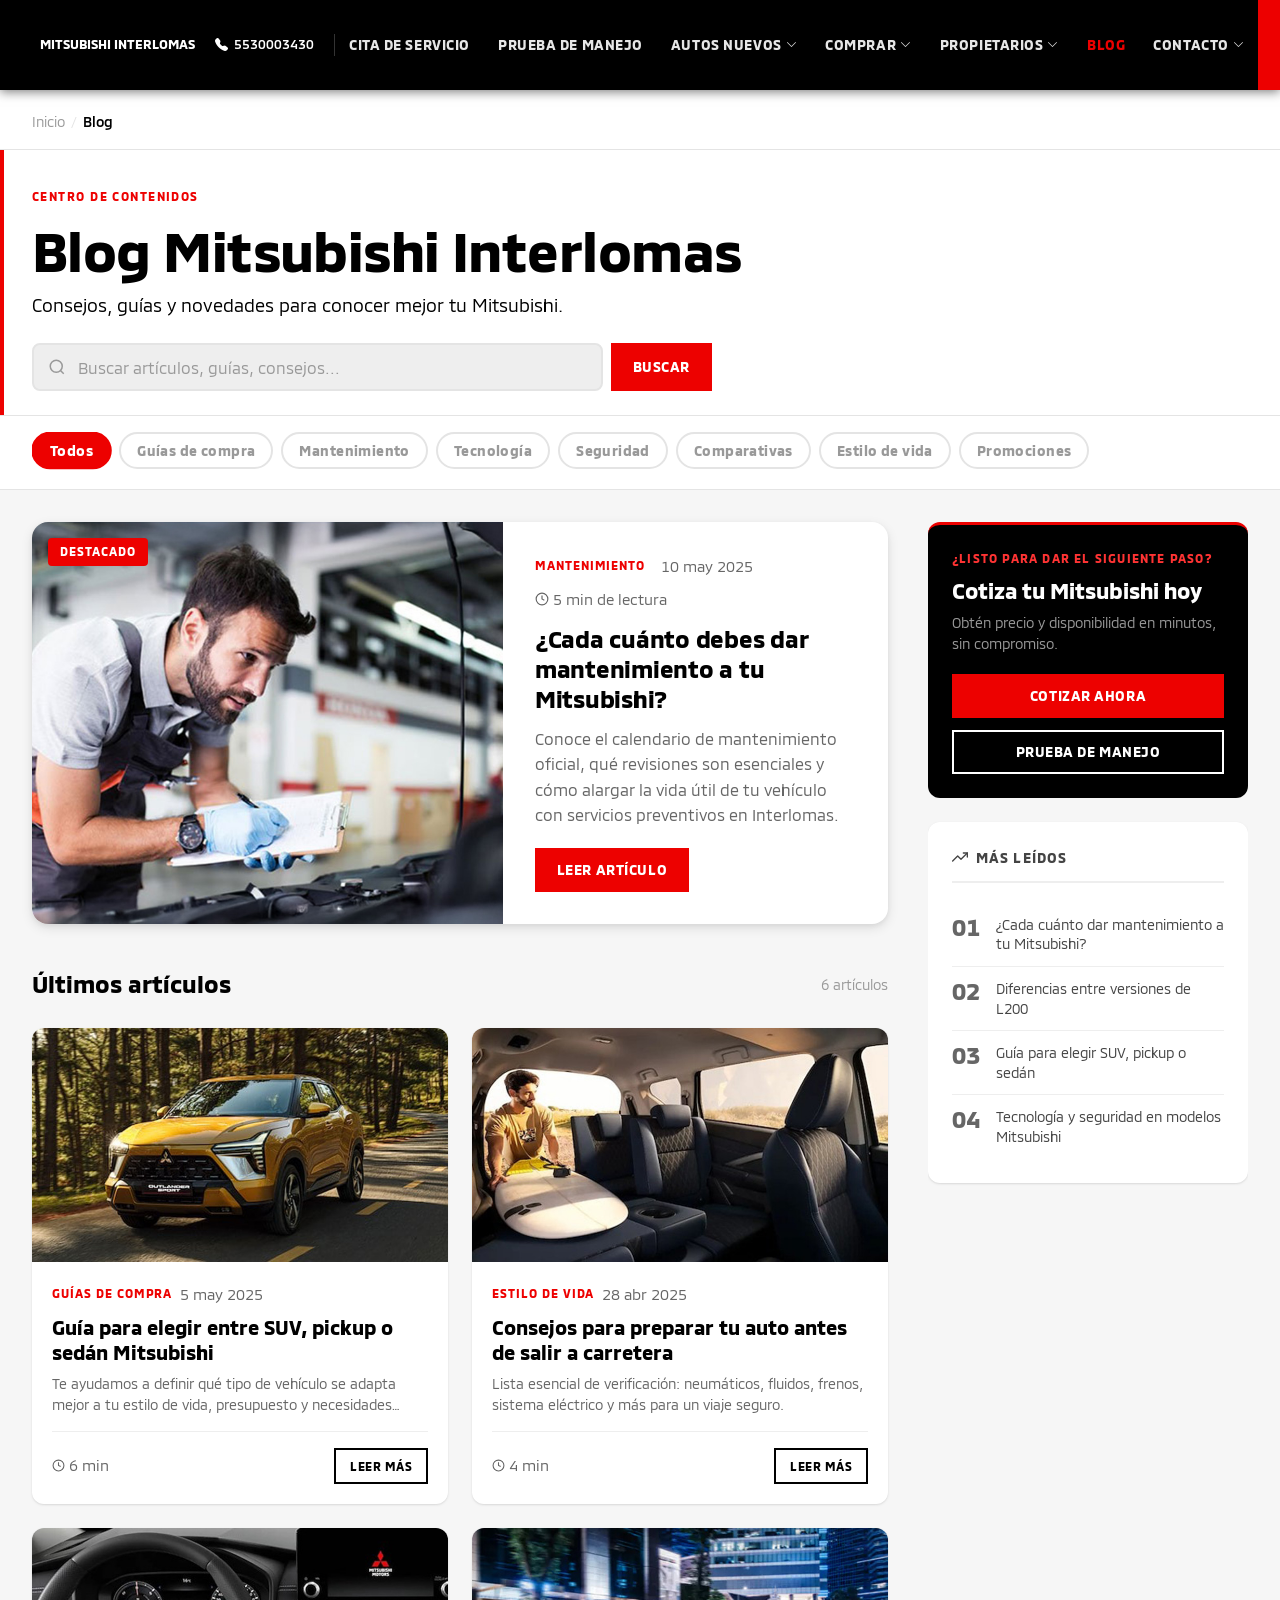
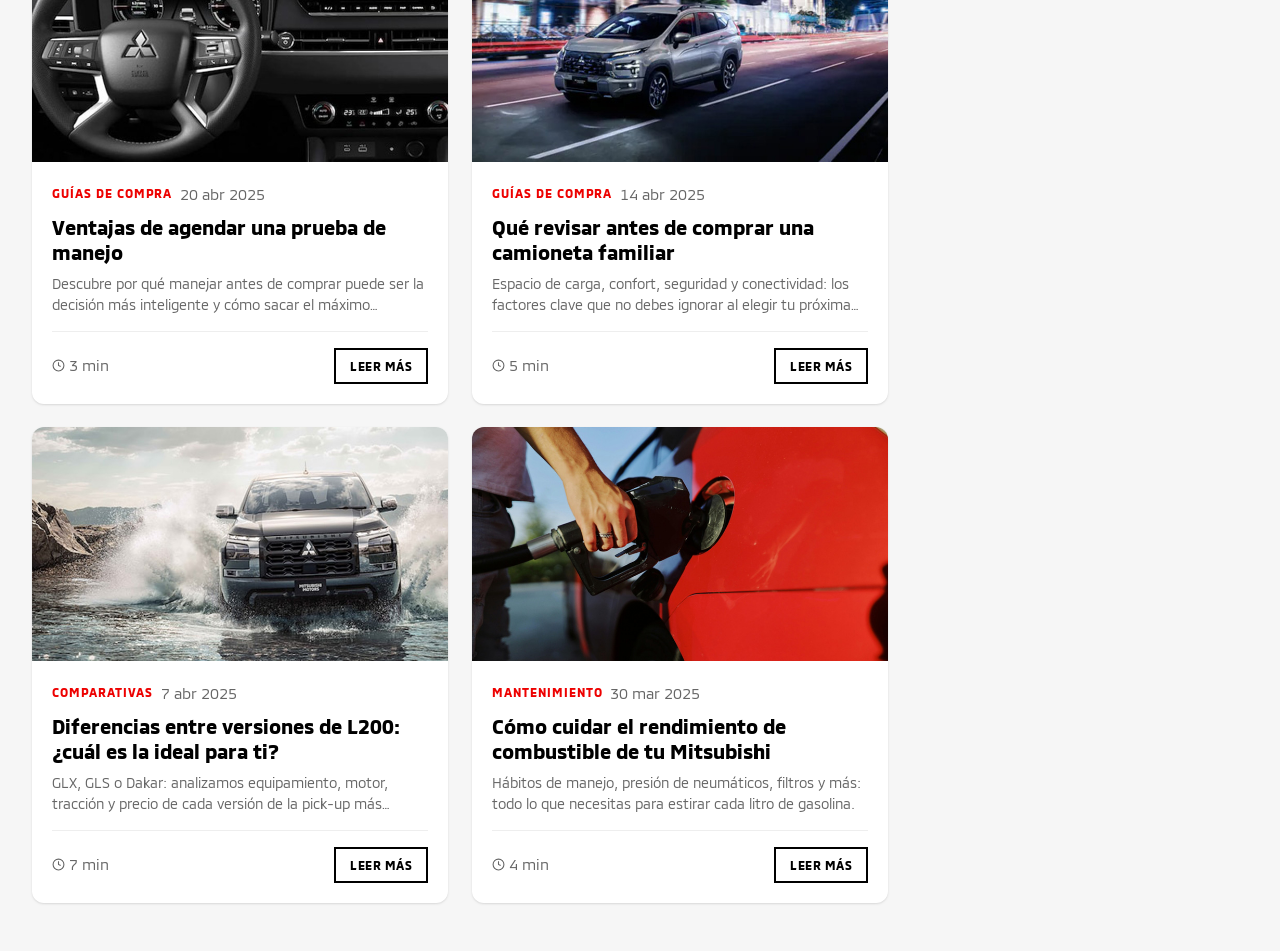
==== commit b3d03450: "Add files via upload" ====
--- a/index.html
+++ b/index.html
@@ -494,7 +494,7 @@
               <a href="pages/detalle.html" class="featured-article__media-link" tabindex="-1" aria-hidden="true">
                 <div class="featured-article__image-wrap">
                   <img
-                    src="assets/images/blog/hero-cada-cuanto-mantenimiento.svg"
+                    src="assets/images/blog/hero-cada-cuanto-mantenimiento.jpg"
                     alt="Mecánico revisando el motor de un vehículo Mitsubishi en taller autorizado"
                     class="featured-article__image"
                     width="1200" height="630"
@@ -536,7 +536,7 @@
                 <article class="article-card" data-category="guias-de-compra" role="listitem">
                   <a href="javascript:void(0)" class="article-card__media-link" tabindex="-1" aria-hidden="true">
                     <div class="article-card__image-wrap">
-                      <img src="assets/images/blog/card-guia-suv-pickup-sedan.svg"
+                      <img src="assets/images/blog/card-guia-suv-pickup-sedan.jpg"
                         alt="Comparación entre SUV, pickup y sedán Mitsubishi en carretera"
                         class="article-card__image" width="800" height="450" loading="lazy">
                     </div>
@@ -564,7 +564,7 @@
                 <article class="article-card" data-category="estilo-de-vida" role="listitem">
                   <a href="javascript:void(0)" class="article-card__media-link" tabindex="-1" aria-hidden="true">
                     <div class="article-card__image-wrap">
-                      <img src="assets/images/blog/card-preparar-auto-carretera.svg"
+                      <img src="assets/images/blog/card-preparar-auto-carretera.jpg"
                         alt="Vista desde el interior de un auto en carretera al atardecer"
                         class="article-card__image" width="800" height="450" loading="lazy">
                     </div>
@@ -592,7 +592,7 @@
                 <article class="article-card" data-category="guias-de-compra" role="listitem">
                   <a href="javascript:void(0)" class="article-card__media-link" tabindex="-1" aria-hidden="true">
                     <div class="article-card__image-wrap">
-                      <img src="assets/images/blog/card-ventajas-prueba-manejo.svg"
+                      <img src="assets/images/blog/card-ventajas-prueba-manejo.jpg"
                         alt="Persona manejando un vehículo durante una prueba de manejo en concesionaria Mitsubishi"
                         class="article-card__image" width="800" height="450" loading="lazy">
                     </div>
@@ -620,7 +620,7 @@
                 <article class="article-card" data-category="guias-de-compra" role="listitem">
                   <a href="javascript:void(0)" class="article-card__media-link" tabindex="-1" aria-hidden="true">
                     <div class="article-card__image-wrap">
-                      <img src="assets/images/blog/card-que-revisar-camioneta.svg"
+                      <img src="assets/images/blog/card-que-revisar-camioneta.jpg"
                         alt="Familia revisando una camioneta Mitsubishi antes de comprarla"
                         class="article-card__image" width="800" height="450" loading="lazy">
                     </div>
@@ -648,7 +648,7 @@
                 <article class="article-card" data-category="comparativas" role="listitem">
                   <a href="javascript:void(0)" class="article-card__media-link" tabindex="-1" aria-hidden="true">
                     <div class="article-card__image-wrap">
-                      <img src="assets/images/blog/card-diferencias-versiones-l200.svg"
+                      <img src="assets/images/blog/card-diferencias-versiones-l200.jpg"
                         alt="Mitsubishi L200 en diferentes versiones sobre terreno mixto"
                         class="article-card__image" width="800" height="450" loading="lazy">
                     </div>
@@ -676,7 +676,7 @@
                 <article class="article-card" data-category="mantenimiento" role="listitem">
                   <a href="javascript:void(0)" class="article-card__media-link" tabindex="-1" aria-hidden="true">
                     <div class="article-card__image-wrap">
-                      <img src="assets/images/blog/card-rendimiento-combustible.svg"
+                      <img src="assets/images/blog/card-rendimiento-combustible.jpg"
                         alt="Indicador de combustible en tablero de vehículo Mitsubishi"
                         class="article-card__image" width="800" height="450" loading="lazy">
                     </div>
--- a/css/blog.css
+++ b/css/blog.css
@@ -451,11 +451,11 @@
 .breadcrumb__item--current {
   color: var(--color-gray-900);
   font-weight: 500;
-  /* Solo truncar en pantallas muy pequeñas (<360px) */
-  max-width: 50vw;
-  white-space: nowrap;
+  display: -webkit-box;
+  -webkit-box-orient: vertical;
+  -webkit-line-clamp: 2;
+  line-clamp: 2;
   overflow: hidden;
-  text-overflow: ellipsis;
 }
 
 /* ── 9. BLOG HERO ─────────────────────────────────────────────── */
@@ -1585,76 +1585,27 @@
   flex-wrap: wrap;
   align-items: center;
 }
-/* Share buttons — diseño moderno pill con ícono */
+/* Share buttons — icono plano sin círculo */
 .share-btn {
-  display: flex;
+  display: inline-flex;
   align-items: center;
   justify-content: center;
-  width: 40px;
-  height: 40px;
-  border-radius: 50%;
-  border: 1.5px solid var(--color-gray-200);
-  background: var(--color-white);
+  background: none;
+  border: none;
   cursor: pointer;
-  transition:
-    background-color var(--transition-fast),
-    border-color var(--transition-fast),
-    transform var(--transition-fast),
-    box-shadow var(--transition-fast);
+  color: var(--color-red);
   text-decoration: none;
   flex-shrink: 0;
-  position: relative;
-  overflow: hidden;
-}
-/* Ripple effect en hover */
-.share-btn::after {
-  content: '';
-  position: absolute;
-  inset: 0;
-  border-radius: 50%;
-  opacity: 0;
-  transition: opacity var(--transition-fast);
-}
-.share-btn:hover {
-  transform: translateY(-3px);
-  box-shadow: 0 4px 12px rgba(0,0,0,.12);
-}
-.share-btn:active { transform: scale(0.92); box-shadow: none; }
-.share-btn svg { flex-shrink: 0; position: relative; z-index: 1; }
+  padding: 4px;
+  transition: color var(--transition-fast), opacity var(--transition-fast);
+}
+.share-btn:hover { color: var(--color-black); }
+.share-btn:active { opacity: 0.6; }
+.share-btn svg { flex-shrink: 0; display: block; }
 .share-btn__text { display: none; }
 
-/* Facebook */
-.share-btn--facebook {
-  color: #1877f2;
-}
-.share-btn--facebook:hover {
-  background: #1877f2;
-  border-color: #1877f2;
-  color: #ffffff;
-}
-/* WhatsApp */
-.share-btn--whatsapp {
-  color: #25d366;
-}
-.share-btn--whatsapp:hover {
-  background: #25d366;
-  border-color: #25d366;
-  color: #ffffff;
-}
-/* Copiar enlace */
-.share-btn--copy {
-  color: #666666;
-}
-.share-btn--copy:hover {
-  background: #000000;
-  border-color: #000000;
-  color: #ffffff;
-}
-.share-btn--copy.copied {
-  background: #16a34a;
-  border-color: #16a34a;
-  color: #ffffff;
-}
+/* Feedback al copiar enlace */
+.share-btn--copy.copied { color: #16a34a; }
 
 /* ── 24. SIDEBAR ARTÍCULO ─────────────────────────────────────── */
 .article-sidebar {
@@ -1875,7 +1826,6 @@
   }
   .share-btn {
     flex: 0 0 auto;
-    min-height: 40px;
   }
   .cta-strip {
     flex-direction: row;
@@ -2148,15 +2098,18 @@
   color: var(--color-gray-300);
   font-size: var(--text-xs);
 }
-/* En mobile: ocultar separadores, apilar en columna */
+/* En mobile: fecha izquierda · lectura derecha · autor en segunda línea */
 @media (max-width: 639px) {
   .article-meta--secondary {
     flex-direction: row;
     flex-wrap: wrap;
-  }
-  .article-meta__sep {
-    display: none;
-  }
+    justify-content: space-between;
+    row-gap: var(--space-3); /* más aire entre fecha y autor */
+  }
+  .article-meta__sep { display: none; }
+  .article-meta__author { width: 100%; }
+  /* Iconos más separados para facilitar el toque */
+  .share-block--header .share-block__actions { gap: var(--space-4); }
 }
 /* ── 27. PRINT ────────────────────────────────────────────────── */
 @media print {
@@ -2213,8 +2166,7 @@
 
 /* Share en el header (mobile) — igual que el share al final */
 .share-block--header {
-  margin-top: var(--space-4);
-  padding-top: var(--space-4);
+  margin-top: var(--space-6); /* más aire entre autor y compartir */
   border-top: none;
   padding: 0;
   margin-bottom: var(--space-2);
